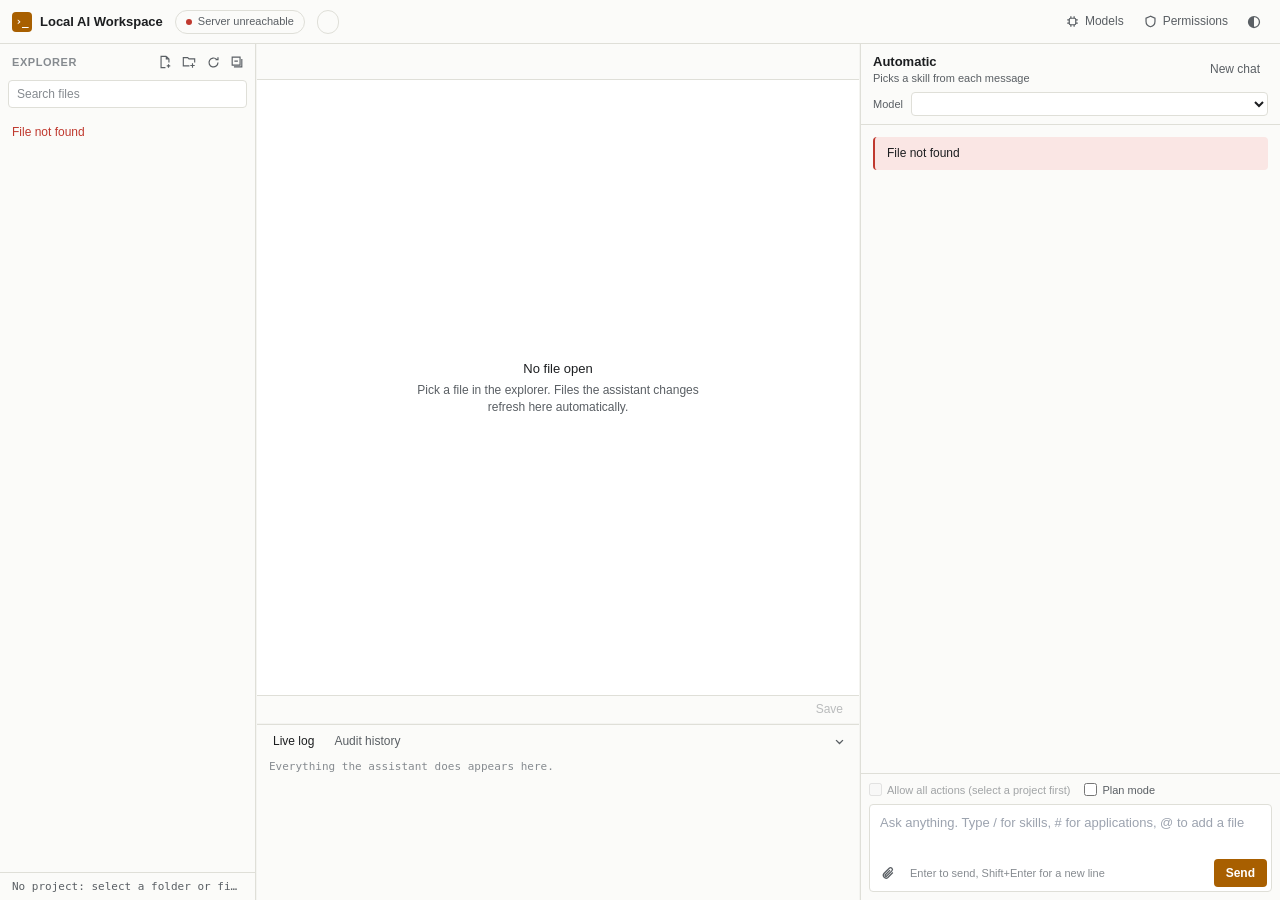
==== index.html @ ec3ba281 "Complete refactor: FastAPI backend with desktop app architecture Major changes: - Rewrite FastAPI ap" ====
<!doctype html>
<html lang="en">
<head>
  <meta charset="utf-8">
  <meta name="viewport" content="width=device-width, initial-scale=1">
  <title>Local AI Workspace</title>
  <link rel="icon" href="data:,">
  <link rel="stylesheet" href="/static/css/app.css">
  <link rel="stylesheet" href="/static/css/explorer.css">
  <link rel="stylesheet" href="/static/css/models.css">
  <link rel="stylesheet" href="/static/css/chat.css">
</head>
<body class="flex h-full flex-col font-sans">
  <header class="flex h-11 shrink-0 items-center gap-3 border-b border-line bg-panel px-3">
    <div class="flex items-center gap-2 font-semibold">
      <span class="flex h-5 w-5 items-center justify-center rounded bg-accent font-mono text-2xs font-bold text-accent-ink" aria-hidden="true">›_</span>
      <span id="app-name" class="whitespace-nowrap">Local AI Workspace</span>
    </div>
    <span id="ollama-pill" class="pill" title="Ollama connection"><span class="spinner"></span> Checking Ollama</span>
    <span id="isolation-pill" class="pill hidden sm:inline-flex"></span>
    <div class="ml-auto flex items-center gap-1">
      <span id="warning-btn-slot"></span>
      <button id="open-models" class="text-btn" title="Models: Ollama, .gguf files, and API providers">
        <svg width="13" height="13" viewBox="0 0 16 16" fill="none" stroke="currentColor" stroke-width="1.5" aria-hidden="true"><rect x="4" y="4" width="8" height="8" rx="1.5"/><path d="M6 1.5V4M10 1.5V4M6 12v2.5M10 12v2.5M1.5 6H4M1.5 10H4M12 6h2.5M12 10h2.5"/></svg>
        <span class="hidden sm:inline">Models</span>
      </button>
      <button id="open-permissions" class="text-btn" title="Agents, skills, and permissions">
        <svg width="13" height="13" viewBox="0 0 16 16" fill="none" stroke="currentColor" stroke-width="1.5" aria-hidden="true"><path d="M8 1.5 2.5 4v4c0 3.3 2.3 5.6 5.5 6.5 3.2-.9 5.5-3.2 5.5-6.5V4L8 1.5Z"/></svg>
        <span class="hidden sm:inline">Permissions</span>
      </button>
      <button id="toggle-theme" class="icon-btn" aria-label="Switch color theme" title="Switch color theme">
        <svg width="14" height="14" viewBox="0 0 16 16" fill="currentColor" aria-hidden="true"><path d="M8 1a7 7 0 1 0 0 14A7 7 0 0 0 8 1Zm0 12.5v-11a5.5 5.5 0 0 1 0 11Z"/></svg>
      </button>
    </div>
  </header>

  <main id="panes" class="flex min-h-0 flex-1">
    <!-- Explorer -->
    <aside id="pane-files" class="pane flex w-64 shrink-0 flex-col border-r border-line bg-panel" aria-label="File explorer">
      <div class="flex h-9 shrink-0 items-center justify-between pl-3 pr-1.5">
        <span class="eyebrow">Explorer</span>
        <span class="flex items-center">
          <button id="new-file" class="icon-btn h-6 w-6" aria-label="New file" title="New File… (in the selected folder)">
            <svg width="14" height="14" viewBox="0 0 16 16" fill="none" stroke="currentColor" stroke-width="1.3" aria-hidden="true"><path d="M9.5 1.5h-6v13h5M9.5 1.5l3 3v4M9.5 1.5v3h3M12 10.5v4M10 12.5h4"/></svg>
          </button>
          <button id="new-folder" class="icon-btn h-6 w-6" aria-label="New folder" title="New Folder… (in the selected folder)">
            <svg width="14" height="14" viewBox="0 0 16 16" fill="none" stroke="currentColor" stroke-width="1.3" aria-hidden="true"><path d="M1.5 4.5v8h7M1.5 4.5V3h5l1.5 1.5h6.5v4M12 9.5v5M9.5 12h5"/></svg>
          </button>
          <button id="refresh-tree" class="icon-btn h-6 w-6" aria-label="Refresh explorer" title="Refresh Explorer">
            <svg width="13" height="13" viewBox="0 0 16 16" fill="none" stroke="currentColor" stroke-width="1.5" aria-hidden="true"><path d="M13.5 8a5.5 5.5 0 1 1-1.6-3.9M13.5 1.5v3h-3"/></svg>
          </button>
          <button id="collapse-tree" class="icon-btn h-6 w-6" aria-label="Collapse folders" title="Collapse Folders in Explorer">
            <svg width="14" height="14" viewBox="0 0 16 16" fill="none" stroke="currentColor" stroke-width="1.3" aria-hidden="true"><path d="M2.5 2.5h9v9h-9zM5 7h4M13.5 4.5v9h-9"/></svg>
          </button>
        </span>
      </div>
      <input id="data-input" type="file" multiple class="hidden">
      <div class="px-2 pb-2">
        <input id="file-search" type="search" placeholder="Search files" aria-label="Search files" class="field h-7 w-full px-2 text-xs">
      </div>
      <div id="tree" class="min-h-0 flex-1 overflow-auto pb-2" role="tree" tabindex="0" aria-label="Files" aria-multiselectable="true" data-drop-hint="Drop files here"></div>
      <div id="active-project" class="truncate border-t border-line px-3 py-1.5 font-mono text-2xs text-soft" title="The project the assistant works in: the top folder of what you selected or opened"></div>
    </aside>
    <div class="splitter" data-pane="pane-files" data-edge="right"></div>

    <!-- Editor -->
    <section id="pane-editor" class="pane flex min-w-0 flex-1 flex-col" aria-label="Code editor">
      <div id="tabs" class="flex h-9 shrink-0 items-stretch overflow-x-auto border-b border-line bg-panel" role="tablist"></div>
      <div id="editor-area" class="relative min-h-0 flex-1 bg-raised">
        <div id="editor-host" class="absolute inset-0 hidden"></div>
        <div id="diff-host" class="absolute inset-0 hidden"></div>
        <div id="preview-host" class="absolute inset-0 z-10 hidden flex-col bg-raised">
          <div class="flex h-8 shrink-0 items-center gap-2 border-b border-line bg-panel px-2 text-2xs text-soft">
            <span class="eyebrow">Dashboard</span>
            <span id="preview-path" class="min-w-0 truncate font-mono"></span>
            <a id="preview-external" class="text-btn ml-auto h-6" target="_blank" rel="noopener">Open in new tab</a>
            <button id="preview-close" class="text-btn h-6">Close</button>
          </div>
          <iframe id="preview-frame" title="Dashboard preview" sandbox="" class="min-h-0 w-full flex-1 border-0 bg-white"></iframe>
        </div>
        <textarea id="editor-fallback" class="absolute inset-0 hidden resize-none bg-raised p-3 font-mono text-xs text-ink focus:outline-none" spellcheck="false" aria-label="File contents"></textarea>
        <div id="editor-empty" class="absolute inset-0 flex items-center justify-center p-6 text-center">
          <div class="max-w-xs">
            <p class="font-medium">No file open</p>
            <p class="mt-1 text-xs text-soft">Pick a file in the explorer. Files the assistant changes refresh here automatically.</p>
          </div>
        </div>
      </div>
      <div class="flex h-7 shrink-0 items-center gap-2 border-t border-line bg-panel px-2 text-2xs text-soft">
        <span id="editor-path" class="min-w-0 truncate font-mono"></span>
        <span id="editor-state" class="whitespace-nowrap"></span>
        <div class="ml-auto flex items-center gap-1">
          <button id="preview-open" class="text-btn hidden h-5" title="Preview this HTML file as a dashboard">Preview</button>
          <button id="diff-close" class="text-btn hidden h-5">Close diff</button>
          <button id="save-file" class="text-btn h-5" disabled title="Save (⌘S)">Save</button>
        </div>
      </div>
      <div class="splitter-h" id="activity-splitter"></div>
      <div id="activity" class="flex h-44 shrink-0 flex-col border-t border-line bg-panel" aria-label="Activity">
        <div class="flex h-8 shrink-0 items-center gap-1 px-2">
          <button id="activity-live" class="text-btn h-6 text-ink" aria-pressed="true">Live log</button>
          <button id="activity-history" class="text-btn h-6" aria-pressed="false">Audit history</button>
          <button id="activity-collapse" class="icon-btn ml-auto h-6 w-6" aria-label="Hide or show activity panel" title="Hide or show activity panel">
            <svg width="11" height="11" viewBox="0 0 16 16" fill="none" stroke="currentColor" stroke-width="2" aria-hidden="true"><path d="m3 6 5 5 5-5"/></svg>
          </button>
        </div>
        <div id="activity-body" class="min-h-0 flex-1 overflow-auto px-3 pb-2 font-mono text-2xs leading-5"></div>
      </div>
    </section>
    <div class="splitter" data-pane="pane-chat" data-edge="left"></div>

    <!-- Chat -->
    <section id="pane-chat" class="pane pane-active flex w-[420px] shrink-0 flex-col border-l border-line bg-panel" aria-label="AI chat">
      <div class="shrink-0 border-b border-line px-3 py-2">
        <div class="flex items-center gap-2">
          <div class="min-w-0 flex-1">
            <div class="flex items-center gap-1.5">
              <span id="chat-skill" class="truncate text-sm font-semibold">Automatic</span>
              <span id="chat-command" class="truncate rounded bg-accent-wash px-1.5 font-mono text-2xs text-accent"></span>
              <button id="clear-skill" class="hidden text-2xs text-soft underline hover:text-ink">clear</button>
            </div>
            <div id="chat-agent" class="truncate text-2xs text-soft">Picks a skill from each message</div>
          </div>
          <button id="new-chat" class="text-btn" title="Start a new conversation">New chat</button>
        </div>
        <label class="mt-1.5 flex items-center gap-2 text-2xs text-soft">
          <span>Model</span>
          <select id="model-select" class="field h-6 min-w-0 flex-1 px-1 font-mono text-2xs"></select>
        </label>
      </div>
      <div id="messages" class="min-h-0 flex-1 space-y-3 overflow-y-auto p-3" aria-live="polite"></div>
      <div class="relative shrink-0 border-t border-line p-2">
        <div id="palette" class="absolute bottom-full left-2 right-2 mb-1 hidden max-h-64 overflow-y-auto rounded border border-line bg-raised py-1 shadow-lg" role="listbox"></div>
        <div class="chat-modes">
          <label id="auto-approve-wrap" class="chat-mode" title="Actions whose files are all inside this project run without asking: edits, new files, renames, moves to Trash, data outputs, and commands (sandboxed to this folder). Anything outside it still asks. Disabled applications stay disabled.">
            <input id="auto-approve" type="checkbox"><span id="auto-approve-label">Allow all actions in project</span>
          </label>
          <label id="plan-mode-wrap" class="chat-mode plan" title="The assistant only looks (reads files and data) and replies with a plan. Nothing is changed. Turn it off to carry the plan out.">
            <input id="plan-mode" type="checkbox"><span>Plan mode</span>
          </label>
        </div>
        <div id="composer-chips" class="mb-1.5 flex flex-wrap gap-1 empty:hidden"></div>
        <div class="field flex flex-col focus-within:border-accent">
          <textarea id="chat-input" rows="2" class="max-h-48 w-full resize-none bg-transparent px-2.5 py-2 text-sm focus:outline-none" placeholder="Ask anything. Type / for skills, # for applications, @ to add a file" aria-label="Message"></textarea>
          <div class="flex items-center gap-1 px-1 pb-1">
            <button id="attach" class="icon-btn" aria-label="Attach files" title="Attach files">
              <svg width="14" height="14" viewBox="0 0 16 16" fill="none" stroke="currentColor" stroke-width="1.5" aria-hidden="true"><path d="m13.5 7.5-5.6 5.6a3.2 3.2 0 0 1-4.5-4.5l6-6a2.1 2.1 0 0 1 3 3l-5.9 5.9a1 1 0 0 1-1.5-1.5l5.3-5.3"/></svg>
            </button>
            <input id="file-input" type="file" multiple class="hidden">
            <span class="ml-1 hidden text-2xs text-faint sm:inline">Enter to send, Shift+Enter for a new line</span>
            <button id="stop" class="ml-auto hidden h-7 items-center rounded border border-bad px-3 text-xs font-medium text-bad hover:bg-bad-wash">Stop</button>
            <button id="send" class="ml-auto h-7 rounded bg-accent px-3 text-xs font-semibold text-accent-ink hover:opacity-90 disabled:opacity-40">Send</button>
          </div>
        </div>
      </div>
    </section>
  </main>

  <nav class="mobile-only flex h-11 shrink-0 border-t border-line bg-panel" aria-label="Panes">
    <button data-show="pane-files" class="flex-1 text-xs text-soft">Files</button>
    <button data-show="pane-editor" class="flex-1 text-xs text-soft">Editor</button>
    <button data-show="pane-chat" class="flex-1 text-xs font-semibold text-ink">Chat</button>
  </nav>

  <dialog id="permissions-dialog" class="m-auto w-[min(760px,calc(100vw-32px))] rounded-lg border border-line bg-panel p-0 text-ink backdrop:bg-black/50">
    <div class="flex items-center justify-between border-b border-line px-4 py-3">
      <h2 class="font-semibold">Permissions and skills</h2>
      <button id="close-permissions" class="icon-btn" aria-label="Close">✕</button>
    </div>
    <div id="permissions-body" class="max-h-[70vh] space-y-5 overflow-y-auto p-4"></div>
  </dialog>

  <dialog id="models-dialog" class="m-auto w-[min(760px,calc(100vw-32px))] rounded-lg border border-line bg-panel p-0 text-ink backdrop:bg-black/50" aria-labelledby="models-title">
    <div class="flex items-center justify-between border-b border-line px-4 py-3">
      <h2 id="models-title" class="font-semibold">Models</h2>
      <button id="close-models" class="icon-btn" aria-label="Close">✕</button>
    </div>
    <div id="models-body" class="max-h-[75vh] overflow-y-auto p-4"></div>
  </dialog>

  <script src="/static/vendor/monaco/vs/loader.js"></script>
  <script type="module" src="/static/js/main.js"></script>
</body>
</html>
---- static/css/app.css ----
*,:after,:before{--tw-border-spacing-x:0;--tw-border-spacing-y:0;--tw-translate-x:0;--tw-translate-y:0;--tw-rotate:0;--tw-skew-x:0;--tw-skew-y:0;--tw-scale-x:1;--tw-scale-y:1;--tw-pan-x: ;--tw-pan-y: ;--tw-pinch-zoom: ;--tw-scroll-snap-strictness:proximity;--tw-gradient-from-position: ;--tw-gradient-via-position: ;--tw-gradient-to-position: ;--tw-ordinal: ;--tw-slashed-zero: ;--tw-numeric-figure: ;--tw-numeric-spacing: ;--tw-numeric-fraction: ;--tw-ring-inset: ;--tw-ring-offset-width:0px;--tw-ring-offset-color:#fff;--tw-ring-color:rgba(59,130,246,.5);--tw-ring-offset-shadow:0 0 #0000;--tw-ring-shadow:0 0 #0000;--tw-shadow:0 0 #0000;--tw-shadow-colored:0 0 #0000;--tw-blur: ;--tw-brightness: ;--tw-contrast: ;--tw-grayscale: ;--tw-hue-rotate: ;--tw-invert: ;--tw-saturate: ;--tw-sepia: ;--tw-drop-shadow: ;--tw-backdrop-blur: ;--tw-backdrop-brightness: ;--tw-backdrop-contrast: ;--tw-backdrop-grayscale: ;--tw-backdrop-hue-rotate: ;--tw-backdrop-invert: ;--tw-backdrop-opacity: ;--tw-backdrop-saturate: ;--tw-backdrop-sepia: ;--tw-contain-size: ;--tw-contain-layout: ;--tw-contain-paint: ;--tw-contain-style: }::backdrop{--tw-border-spacing-x:0;--tw-border-spacing-y:0;--tw-translate-x:0;--tw-translate-y:0;--tw-rotate:0;--tw-skew-x:0;--tw-skew-y:0;--tw-scale-x:1;--tw-scale-y:1;--tw-pan-x: ;--tw-pan-y: ;--tw-pinch-zoom: ;--tw-scroll-snap-strictness:proximity;--tw-gradient-from-position: ;--tw-gradient-via-position: ;--tw-gradient-to-position: ;--tw-ordinal: ;--tw-slashed-zero: ;--tw-numeric-figure: ;--tw-numeric-spacing: ;--tw-numeric-fraction: ;--tw-ring-inset: ;--tw-ring-offset-width:0px;--tw-ring-offset-color:#fff;--tw-ring-color:rgba(59,130,246,.5);--tw-ring-offset-shadow:0 0 #0000;--tw-ring-shadow:0 0 #0000;--tw-shadow:0 0 #0000;--tw-shadow-colored:0 0 #0000;--tw-blur: ;--tw-brightness: ;--tw-contrast: ;--tw-grayscale: ;--tw-hue-rotate: ;--tw-invert: ;--tw-saturate: ;--tw-sepia: ;--tw-drop-shadow: ;--tw-backdrop-blur: ;--tw-backdrop-brightness: ;--tw-backdrop-contrast: ;--tw-backdrop-grayscale: ;--tw-backdrop-hue-rotate: ;--tw-backdrop-invert: ;--tw-backdrop-opacity: ;--tw-backdrop-saturate: ;--tw-backdrop-sepia: ;--tw-contain-size: ;--tw-contain-layout: ;--tw-contain-paint: ;--tw-contain-style: }/*! tailwindcss v3.4.17 | MIT License | https://tailwindcss.com*/*,:after,:before{box-sizing:border-box;border:0 solid #e5e7eb}:after,:before{--tw-content:""}:host,html{line-height:1.5;-webkit-text-size-adjust:100%;-moz-tab-size:4;-o-tab-size:4;tab-size:4;font-family:-apple-system,BlinkMacSystemFont,Segoe UI,Inter,Roboto,sans-serif;font-feature-settings:normal;font-variation-settings:normal;-webkit-tap-highlight-color:transparent}body{margin:0;line-height:inherit}hr{height:0;color:inherit;border-top-width:1px}abbr:where([title]){-webkit-text-decoration:underline dotted;text-decoration:underline dotted}h1,h2,h3,h4,h5,h6{font-size:inherit;font-weight:inherit}a{color:inherit;text-decoration:inherit}b,strong{font-weight:bolder}code,kbd,pre,samp{font-family:SF Mono,ui-monospace,Menlo,Consolas,monospace;font-feature-settings:normal;font-variation-settings:normal;font-size:1em}small{font-size:80%}sub,sup{font-size:75%;line-height:0;position:relative;vertical-align:baseline}sub{bottom:-.25em}sup{top:-.5em}table{text-indent:0;border-color:inherit;border-collapse:collapse}button,input,optgroup,select,textarea{font-family:inherit;font-feature-settings:inherit;font-variation-settings:inherit;font-size:100%;font-weight:inherit;line-height:inherit;letter-spacing:inherit;color:inherit;margin:0;padding:0}button,select{text-transform:none}button,input:where([type=button]),input:where([type=reset]),input:where([type=submit]){-webkit-appearance:button;background-color:transparent;background-image:none}:-moz-focusring{outline:auto}:-moz-ui-invalid{box-shadow:none}progress{vertical-align:baseline}::-webkit-inner-spin-button,::-webkit-outer-spin-button{height:auto}[type=search]{-webkit-appearance:textfield;outline-offset:-2px}::-webkit-search-decoration{-webkit-appearance:none}::-webkit-file-upload-button{-webkit-appearance:button;font:inherit}summary{display:list-item}blockquote,dd,dl,figure,h1,h2,h3,h4,h5,h6,hr,p,pre{margin:0}fieldset{margin:0}fieldset,legend{padding:0}menu,ol,ul{list-style:none;margin:0;padding:0}dialog{padding:0}textarea{resize:vertical}input::-moz-placeholder,textarea::-moz-placeholder{opacity:1;color:#9ca3af}input::placeholder,textarea::placeholder{opacity:1;color:#9ca3af}[role=button],button{cursor:pointer}:disabled{cursor:default}audio,canvas,embed,iframe,img,object,svg,video{display:block;vertical-align:middle}img,video{max-width:100%;height:auto}[hidden]:where(:not([hidden=until-found])){display:none}.container{width:100%}@media (min-width:640px){.container{max-width:640px}}@media (min-width:768px){.container{max-width:768px}}@media (min-width:1024px){.container{max-width:1024px}}@media (min-width:1280px){.container{max-width:1280px}}@media (min-width:1536px){.container{max-width:1536px}}.icon-btn{display:inline-flex;height:1.75rem;width:1.75rem;flex-shrink:0;align-items:center;justify-content:center;border-radius:.25rem;color:var(--soft)}.icon-btn:hover{background-color:var(--hover);color:var(--ink)}.icon-btn:disabled{opacity:.4}.text-btn{display:inline-flex;height:1.75rem;align-items:center;gap:.375rem;white-space:nowrap;border-radius:.25rem;padding-left:.5rem;padding-right:.5rem;font-size:12px;line-height:17px;color:var(--soft)}.text-btn:hover{background-color:var(--hover);color:var(--ink)}.text-btn:disabled{opacity:.4}.pill{display:inline-flex;height:1.5rem;align-items:center;gap:.375rem;border-radius:9999px;border-width:1px;border-color:var(--line);padding-left:.625rem;padding-right:.625rem;font-size:11px;line-height:15px;color:var(--soft)}.eyebrow{font-size:11px;line-height:15px;font-weight:600;text-transform:uppercase;letter-spacing:.05em;color:var(--faint)}.field{border-radius:.25rem;border-width:1px;border-color:var(--line);background-color:var(--raised);color:var(--ink)}.field::-moz-placeholder{color:var(--faint)}.field::placeholder{color:var(--faint)}.field:focus{border-color:var(--accent);outline:2px solid transparent;outline-offset:2px}.tab-active{background-color:var(--raised);color:var(--ink);box-shadow:inset 0 2px 0 var(--accent)}.visible{visibility:visible}.absolute{position:absolute}.relative{position:relative}.inset-0{inset:0}.bottom-full{bottom:100%}.left-2{left:.5rem}.right-2{right:.5rem}.m-auto{margin:auto}.mx-2{margin-left:.5rem;margin-right:.5rem}.mb-0\.5{margin-bottom:.125rem}.mb-1{margin-bottom:.25rem}.mb-1\.5{margin-bottom:.375rem}.mb-2{margin-bottom:.5rem}.ml-1{margin-left:.25rem}.ml-auto{margin-left:auto}.mt-1{margin-top:.25rem}.mt-1\.5{margin-top:.375rem}.mt-2{margin-top:.5rem}.mt-4{margin-top:1rem}.block{display:block}.inline{display:inline}.flex{display:flex}.inline-flex{display:inline-flex}.contents{display:contents}.\!hidden{display:none!important}.hidden{display:none}.h-1\.5{height:.375rem}.h-11{height:2.75rem}.h-4{height:1rem}.h-44{height:11rem}.h-5{height:1.25rem}.h-6{height:1.5rem}.h-7{height:1.75rem}.h-8{height:2rem}.h-9{height:2.25rem}.h-full{height:100%}.max-h-48{max-height:12rem}.max-h-56{max-height:14rem}.max-h-64{max-height:16rem}.max-h-\[70vh\]{max-height:70vh}.min-h-0{min-height:0}.w-1\.5{width:.375rem}.w-14{width:3.5rem}.w-24{width:6rem}.w-3{width:.75rem}.w-4{width:1rem}.w-5{width:1.25rem}.w-6{width:1.5rem}.w-64{width:16rem}.w-\[420px\]{width:420px}.w-\[min\(760px\2c calc\(100vw-32px\)\)\]{width:min(760px,calc(100vw - 32px))}.w-full{width:100%}.min-w-0{min-width:0}.max-w-\[88\%\]{max-width:88%}.max-w-full{max-width:100%}.max-w-xs{max-width:20rem}.flex-1{flex:1 1 0%}.shrink-0{flex-shrink:0}.cursor-pointer{cursor:pointer}.resize-none{resize:none}.flex-col{flex-direction:column}.flex-wrap{flex-wrap:wrap}.items-center{align-items:center}.items-baseline{align-items:baseline}.items-stretch{align-items:stretch}.justify-end{justify-content:flex-end}.justify-center{justify-content:center}.justify-between{justify-content:space-between}.gap-1{gap:.25rem}.gap-1\.5{gap:.375rem}.gap-2{gap:.5rem}.gap-3{gap:.75rem}.gap-x-2{-moz-column-gap:.5rem;column-gap:.5rem}.gap-x-3{-moz-column-gap:.75rem;column-gap:.75rem}.gap-y-1{row-gap:.25rem}.space-y-1>:not([hidden])~:not([hidden]){--tw-space-y-reverse:0;margin-top:calc(.25rem*(1 - var(--tw-space-y-reverse)));margin-bottom:calc(.25rem*var(--tw-space-y-reverse))}.space-y-1\.5>:not([hidden])~:not([hidden]){--tw-space-y-reverse:0;margin-top:calc(.375rem*(1 - var(--tw-space-y-reverse)));margin-bottom:calc(.375rem*var(--tw-space-y-reverse))}.space-y-2>:not([hidden])~:not([hidden]){--tw-space-y-reverse:0;margin-top:calc(.5rem*(1 - var(--tw-space-y-reverse)));margin-bottom:calc(.5rem*var(--tw-space-y-reverse))}.space-y-3>:not([hidden])~:not([hidden]){--tw-space-y-reverse:0;margin-top:calc(.75rem*(1 - var(--tw-space-y-reverse)));margin-bottom:calc(.75rem*var(--tw-space-y-reverse))}.space-y-5>:not([hidden])~:not([hidden]){--tw-space-y-reverse:0;margin-top:calc(1.25rem*(1 - var(--tw-space-y-reverse)));margin-bottom:calc(1.25rem*var(--tw-space-y-reverse))}.divide-y>:not([hidden])~:not([hidden]){--tw-divide-y-reverse:0;border-top-width:calc(1px*(1 - var(--tw-divide-y-reverse)));border-bottom-width:calc(1px*var(--tw-divide-y-reverse))}.divide-line>:not([hidden])~:not([hidden]){border-color:var(--line)}.overflow-auto{overflow:auto}.overflow-hidden{overflow:hidden}.overflow-x-auto{overflow-x:auto}.overflow-y-auto{overflow-y:auto}.truncate{overflow:hidden;text-overflow:ellipsis}.truncate,.whitespace-nowrap{white-space:nowrap}.whitespace-pre-wrap{white-space:pre-wrap}.rounded{border-radius:.25rem}.rounded-full{border-radius:9999px}.rounded-lg{border-radius:.5rem}.border{border-width:1px}.border-b{border-bottom-width:1px}.border-l{border-left-width:1px}.border-l-2{border-left-width:2px}.border-r{border-right-width:1px}.border-t{border-top-width:1px}.border-accent{border-color:var(--accent)}.border-bad{border-color:var(--bad)}.border-good{border-color:var(--good)}.border-line{border-color:var(--line)}.border-warn{border-color:var(--warn)}.bg-accent{background-color:var(--accent)}.bg-accent-wash{background-color:var(--accent-wash)}.bg-bad{background-color:var(--bad)}.bg-bad-wash{background-color:var(--bad-wash)}.bg-canvas{background-color:var(--canvas)}.bg-good{background-color:var(--good)}.bg-hover{background-color:var(--hover)}.bg-panel{background-color:var(--panel)}.bg-raised{background-color:var(--raised)}.bg-transparent{background-color:transparent}.bg-warn{background-color:var(--warn)}.bg-warn-wash{background-color:var(--warn-wash)}.p-0{padding:0}.p-1\.5{padding:.375rem}.p-2{padding:.5rem}.p-3{padding:.75rem}.p-4{padding:1rem}.p-6{padding:1.5rem}.px-1{padding-left:.25rem;padding-right:.25rem}.px-1\.5{padding-left:.375rem;padding-right:.375rem}.px-2{padding-left:.5rem;padding-right:.5rem}.px-2\.5{padding-left:.625rem;padding-right:.625rem}.px-3{padding-left:.75rem;padding-right:.75rem}.px-4{padding-left:1rem;padding-right:1rem}.py-0\.5{padding-top:.125rem;padding-bottom:.125rem}.py-1{padding-top:.25rem;padding-bottom:.25rem}.py-1\.5{padding-top:.375rem;padding-bottom:.375rem}.py-2{padding-top:.5rem;padding-bottom:.5rem}.py-3{padding-top:.75rem;padding-bottom:.75rem}.pb-1{padding-bottom:.25rem}.pb-2{padding-bottom:.5rem}.pl-2{padding-left:.5rem}.pl-3{padding-left:.75rem}.pr-1{padding-right:.25rem}.pr-1\.5{padding-right:.375rem}.pr-2{padding-right:.5rem}.pt-6{padding-top:1.5rem}.text-left{text-align:left}.text-center{text-align:center}.font-mono{font-family:SF Mono,ui-monospace,Menlo,Consolas,monospace}.font-sans{font-family:-apple-system,BlinkMacSystemFont,Segoe UI,Inter,Roboto,sans-serif}.text-2xs{font-size:11px;line-height:15px}.text-\[9px\]{font-size:9px}.text-base{font-size:1rem;line-height:1.5rem}.text-sm{font-size:13px;line-height:19px}.text-xs{font-size:12px;line-height:17px}.font-bold{font-weight:700}.font-medium{font-weight:500}.font-semibold{font-weight:600}.leading-5{line-height:1.25rem}.text-accent{color:var(--accent)}.text-accent-ink{color:var(--accent-ink)}.text-bad{color:var(--bad)}.text-faint{color:var(--faint)}.text-good{color:var(--good)}.text-ink{color:var(--ink)}.text-soft{color:var(--soft)}.text-warn{color:var(--warn)}.text-white{--tw-text-opacity:1;color:rgb(255 255 255/var(--tw-text-opacity,1))}.underline{text-decoration-line:underline}.opacity-50{opacity:.5}.shadow-lg{--tw-shadow:0 10px 15px -3px rgba(0,0,0,.1),0 4px 6px -4px rgba(0,0,0,.1);--tw-shadow-colored:0 10px 15px -3px var(--tw-shadow-color),0 4px 6px -4px var(--tw-shadow-color);box-shadow:var(--tw-ring-offset-shadow,0 0 #0000),var(--tw-ring-shadow,0 0 #0000),var(--tw-shadow)}.blur{--tw-blur:blur(8px)}.blur,.filter{filter:var(--tw-blur) var(--tw-brightness) var(--tw-contrast) var(--tw-grayscale) var(--tw-hue-rotate) var(--tw-invert) var(--tw-saturate) var(--tw-sepia) var(--tw-drop-shadow)}.\[overflow-wrap\:anywhere\]{overflow-wrap:anywhere}:root{--canvas:#f4f4f1;--panel:#fbfbf9;--raised:#fff;--hover:#ecece7;--line:#dfdfd8;--ink:#1c1e20;--soft:#5a5f64;--faint:#868b90;--accent:#a85f00;--accent-ink:#fff;--accent-wash:#f8ecd9;--good:#1a7f51;--good-wash:#e0f2e9;--bad:#c0392f;--bad-wash:#fae6e4;--warn:#96650a;--warn-wash:#f8efd8;color-scheme:light}@media (prefers-color-scheme:dark){:root:not([data-theme=light]){--canvas:#0e1012;--panel:#14171a;--raised:#1b1f23;--hover:#22272c;--line:#2a2f35;--ink:#e7e9eb;--soft:#a1a8af;--faint:#6f777f;--accent:#e9a640;--accent-ink:#1a1204;--accent-wash:#2d2312;--good:#52c78f;--good-wash:#14291f;--bad:#ee7a72;--bad-wash:#301a18;--warn:#dcb050;--warn-wash:#2a2312;color-scheme:dark}}:root[data-theme=dark]{--canvas:#0e1012;--panel:#14171a;--raised:#1b1f23;--hover:#22272c;--line:#2a2f35;--ink:#e7e9eb;--soft:#a1a8af;--faint:#6f777f;--accent:#e9a640;--accent-ink:#1a1204;--accent-wash:#2d2312;--good:#52c78f;--good-wash:#14291f;--bad:#ee7a72;--bad-wash:#301a18;--warn:#dcb050;--warn-wash:#2a2312;color-scheme:dark}body,html{height:100%}body{background:var(--canvas);color:var(--ink);font-size:13px;overflow:hidden;-webkit-font-smoothing:antialiased}:focus-visible{outline:2px solid var(--accent);outline-offset:1px}*{scrollbar-width:thin;scrollbar-color:var(--line) transparent}.splitter{width:5px;margin:0 -2px;cursor:col-resize;z-index:5;flex:none}.splitter.dragging,.splitter:hover{background:var(--accent);opacity:.6}.splitter-h{height:5px;margin:-2px 0;cursor:row-resize;z-index:5;flex:none}.splitter-h.dragging,.splitter-h:hover{background:var(--accent);opacity:.6}.spinner{width:11px;height:11px;border-radius:50%;border:2px solid var(--line);border-top-color:var(--accent);animation:spin .8s linear infinite}@keyframes spin{to{transform:rotate(1turn)}}.caret:after{content:"▍";color:var(--accent);animation:blink 1s step-end infinite}@keyframes blink{50%{opacity:0}}@media (prefers-reduced-motion:reduce){.caret:after,.spinner{animation:none}}.prose-chat{line-height:1.55;overflow-wrap:anywhere}.prose-chat>*+*{margin-top:.6em}.prose-chat h1,.prose-chat h2,.prose-chat h3{font-weight:600;font-size:13.5px;margin-top:.9em}.prose-chat ul{list-style:disc;padding-left:1.3em}.prose-chat ol{list-style:decimal;padding-left:1.5em}.prose-chat code{font-family:SF Mono,ui-monospace,Menlo,Consolas,monospace;font-size:12px;background:var(--hover);padding:1px 4px;border-radius:3px}.prose-chat pre{background:var(--canvas);border:1px solid var(--line);border-radius:5px;padding:8px 10px;overflow-x:auto}.prose-chat pre code{background:none;padding:0}.prose-chat a{color:var(--accent);text-decoration:underline}.diff-add{background:var(--good-wash);color:var(--good)}.diff-del{background:var(--bad-wash);color:var(--bad)}.diff-hunk{color:var(--faint)}@media (max-width:899px){.pane{display:none!important;width:100%!important}.pane.pane-active{display:flex!important}.splitter{display:none}}@media (min-width:900px){.mobile-only{display:none!important}}.backdrop\:bg-black\/50::backdrop{background-color:rgba(0,0,0,.5)}.empty\:hidden:empty{display:none}.focus-within\:border-accent:focus-within{border-color:var(--accent)}.hover\:border-accent:hover{border-color:var(--accent)}.hover\:bg-bad-wash:hover{background-color:var(--bad-wash)}.hover\:bg-hover:hover{background-color:var(--hover)}.hover\:text-ink:hover{color:var(--ink)}.hover\:opacity-90:hover{opacity:.9}.focus\:outline-none:focus{outline:2px solid transparent;outline-offset:2px}.disabled\:opacity-40:disabled{opacity:.4}@media (min-width:640px){.sm\:inline{display:inline}.sm\:inline-flex{display:inline-flex}}
.z-10{z-index:10}.border-0{border-width:0}.bg-white{background-color:#fff}.gap-0\.5{gap:.125rem}.ask-btn{display:none;flex:none;height:16px;padding:0 6px;border-radius:3px;font-size:10px;font-weight:600;color:var(--accent);background:var(--accent-wash);border:1px solid var(--accent)}.group:hover .ask-btn,.group:focus-within .ask-btn{display:inline-block}
.drop-target{outline:2px dashed var(--accent);outline-offset:-2px;background:var(--accent-wash)}
---- static/css/explorer.css ----
/* File explorer, modelled on VS Code's: rows, indent guides, inline rename, context menu, drag and drop. */

#tree { outline: none; position: relative; }
#tree:focus-visible { outline: none; }

.ex-row {
  position: relative; display: flex; align-items: center; gap: 4px; height: 22px; padding-right: 8px;
  font-size: 12px; color: var(--ink); cursor: pointer; user-select: none; white-space: nowrap;
  border: 1px solid transparent;
}
.ex-row:hover { background: var(--hover); }
.ex-row.selected { background: var(--accent-wash); }
/* The keyboard cursor: VS Code draws a focus border on the focused row while the tree has focus. */
#tree:focus .ex-row.focused { border-color: var(--accent); }
.ex-row.cut { opacity: .5; }
.ex-row.drop-target, .ex-row.drop-inside { background: var(--accent-wash); outline: 1px dashed var(--accent); outline-offset: -1px; }
.ex-row .ex-name { min-width: 0; flex: 1; overflow: hidden; text-overflow: ellipsis; }
.ex-row .ex-twisty { width: 16px; height: 16px; flex: none; display: inline-flex; align-items: center; justify-content: center; color: var(--soft); }
.ex-row .ex-guide { position: absolute; top: 0; bottom: 0; width: 1px; background: var(--line); opacity: 0; transition: opacity .1s; }
#pane-files:hover .ex-guide, #tree:focus-within .ex-guide { opacity: 1; }
.ex-row .ex-actions { display: none; gap: 2px; flex: none; }
.ex-row:hover .ex-actions, .ex-row.focused .ex-actions { display: inline-flex; }

/* Inline name box for new files, new folders and rename. */
.ex-input {
  min-width: 0; flex: 1; height: 18px; padding: 0 4px; font: inherit; color: var(--ink);
  background: var(--raised); border: 1px solid var(--accent); border-radius: 2px; outline: none;
}
.ex-input.invalid { border-color: var(--bad); }
.ex-error {
  position: absolute; left: var(--ex-indent, 24px); right: 8px; top: 21px; z-index: 5; padding: 3px 6px; font-size: 11px;
  color: var(--ink); background: var(--bad-wash); border: 1px solid var(--bad); border-radius: 2px; white-space: normal;
}

/* Right-click menu. */
.ex-menu {
  position: fixed; z-index: 60; min-width: 220px; padding: 4px; font-size: 12px; color: var(--ink);
  background: var(--raised); border: 1px solid var(--line); border-radius: 6px; box-shadow: 0 8px 24px rgba(0, 0, 0, .22);
}
.ex-menu button {
  display: flex; width: 100%; align-items: center; justify-content: space-between; gap: 24px; height: 24px; padding: 0 10px;
  border: 0; border-radius: 4px; background: none; color: inherit; font: inherit; text-align: left; cursor: pointer;
}
.ex-menu button:hover, .ex-menu button:focus { background: var(--accent); color: var(--accent-ink); outline: none; }
.ex-menu button:disabled { opacity: .45; cursor: default; background: none; color: inherit; }
.ex-menu .ex-key { color: var(--faint); font-size: 11px; }
.ex-menu button:hover .ex-key, .ex-menu button:focus .ex-key { color: inherit; opacity: .8; }
.ex-menu hr { height: 1px; margin: 4px 6px; border: 0; background: var(--line); }

/* Confirmation dialog for delete. */
.ex-dialog {
  width: min(420px, calc(100vw - 32px)); padding: 18px 18px 14px; color: var(--ink); background: var(--panel);
  border: 1px solid var(--line); border-radius: 8px;
}
.ex-dialog::backdrop { background: rgba(0, 0, 0, .45); }
.ex-dialog h2 { margin: 0 0 6px; font-size: 14px; font-weight: 600; }
.ex-dialog p { margin: 0 0 14px; font-size: 12px; color: var(--soft); word-break: break-word; }
.ex-dialog .ex-buttons { display: flex; justify-content: flex-end; gap: 8px; }
.ex-dialog button { height: 28px; padding: 0 12px; font: inherit; font-size: 12px; border-radius: 4px; cursor: pointer; border: 1px solid var(--line); background: var(--raised); color: var(--ink); }
.ex-dialog button.primary { background: var(--accent); border-color: var(--accent); color: var(--accent-ink); }
.ex-dialog button.danger { background: var(--bad); border-color: var(--bad); color: #fff; }
---- static/css/models.css ----
/* Models dialog: Ollama status, .gguf files, API providers. */
.md-section { margin-bottom: 20px; }
.md-section h3 { margin: 0 0 4px; font-size: 13px; font-weight: 600; }
.md-hint { margin: 0 0 8px; font-size: 12px; color: var(--soft); }
.md-hint code, .md-row code { font-size: 11px; }
.md-status { display: flex; flex-wrap: wrap; gap: 8px; margin-bottom: 18px; }
.md-chip { display: inline-flex; align-items: center; gap: 6px; height: 24px; padding: 0 10px; font-size: 11px;
  border: 1px solid var(--line); border-radius: 999px; color: var(--soft); }
.md-dot { width: 6px; height: 6px; border-radius: 50%; background: var(--faint); }
.md-dot.good { background: var(--good); } .md-dot.bad { background: var(--bad); } .md-dot.warn { background: var(--warn); }
.md-list { border: 1px solid var(--line); border-radius: 6px; background: var(--raised); }
.md-row { display: flex; align-items: center; gap: 10px; padding: 8px 10px; font-size: 12px; border-top: 1px solid var(--line); }
.md-row:first-child { border-top: 0; }
.md-row .md-main { min-width: 0; flex: 1; }
.md-row .md-title { font-weight: 600; }
.md-row .md-sub { overflow: hidden; text-overflow: ellipsis; white-space: nowrap; color: var(--soft); font-size: 11px; }
.md-empty { padding: 10px; font-size: 12px; color: var(--soft); }
.md-badge { display: inline-block; margin-left: 6px; padding: 0 6px; font-size: 10px; font-weight: 600; border-radius: 3px;
  border: 1px solid var(--line); color: var(--soft); vertical-align: 1px; }
.md-badge.remote { border-color: var(--warn); color: var(--warn); background: var(--warn-wash); }
.md-actions { display: flex; flex-wrap: wrap; gap: 6px; margin-top: 8px; }
.md-btn { height: 28px; padding: 0 12px; font: inherit; font-size: 12px; border-radius: 4px; cursor: pointer;
  border: 1px solid var(--line); background: var(--raised); color: var(--ink); }
.md-btn:hover { background: var(--hover); }
.md-btn.primary { background: var(--accent); border-color: var(--accent); color: var(--accent-ink); }
.md-btn.danger { color: var(--bad); }
.md-btn:disabled { opacity: .5; cursor: default; }
.md-form { display: grid; grid-template-columns: 130px 1fr; gap: 8px 10px; align-items: center; margin-top: 10px; padding: 12px;
  border: 1px solid var(--line); border-radius: 6px; background: var(--raised); font-size: 12px; }
.md-form label { color: var(--soft); }
.md-form .md-wide { grid-column: 1 / -1; }
.md-form input[type=text], .md-form input[type=password], .md-form input[type=url], .md-form select, .md-form textarea {
  width: 100%; min-width: 0; padding: 4px 8px; font: inherit; font-size: 12px; color: var(--ink); background: var(--panel);
  border: 1px solid var(--line); border-radius: 4px; }
.md-form textarea { min-height: 56px; font-family: ui-monospace, Menlo, monospace; resize: vertical; }
.md-form input:focus, .md-form select:focus, .md-form textarea:focus { outline: none; border-color: var(--accent); }
.md-warning { padding: 8px 10px; font-size: 12px; border: 1px solid var(--warn); border-radius: 4px; background: var(--warn-wash); }
.md-error { padding: 8px 10px; font-size: 12px; border: 1px solid var(--bad); border-radius: 4px; background: var(--bad-wash); white-space: pre-wrap; }
.md-picks { display: flex; flex-wrap: wrap; gap: 4px 12px; max-height: 140px; overflow-y: auto; padding: 6px 0; }
.md-picks label { display: inline-flex; gap: 4px; align-items: center; color: var(--ink); font-family: ui-monospace, Menlo, monospace; font-size: 11px; }
.md-addrow { display: flex; gap: 6px; margin-top: 8px; }
.md-addrow input { flex: 1; min-width: 0; height: 28px; padding: 0 8px; font: inherit; font-size: 12px; color: var(--ink);
  background: var(--raised); border: 1px solid var(--line); border-radius: 4px; }
@media (max-width: 560px) { .md-form { grid-template-columns: 1fr; } }
---- static/css/chat.css ----
/* Chat composer: permission modes and @ file mentions. */
.chat-modes { display: flex; flex-wrap: wrap; align-items: center; gap: 4px 14px; margin-bottom: 6px; font-size: 11px; color: var(--soft); }
.chat-mode { display: inline-flex; align-items: center; gap: 5px; min-width: 0; cursor: pointer; user-select: none; }
.chat-mode input { accent-color: var(--accent); margin: 0; }
.chat-mode span { overflow: hidden; text-overflow: ellipsis; white-space: nowrap; max-width: 260px; }
.chat-mode.on { color: var(--warn); font-weight: 600; }
.chat-mode.plan.on { color: var(--accent); }
.chat-mode.disabled { opacity: .55; cursor: default; }
.chat-auto { padding: 4px 10px; font-size: 11px; color: var(--warn); }
.chat-mention { color: var(--accent); }
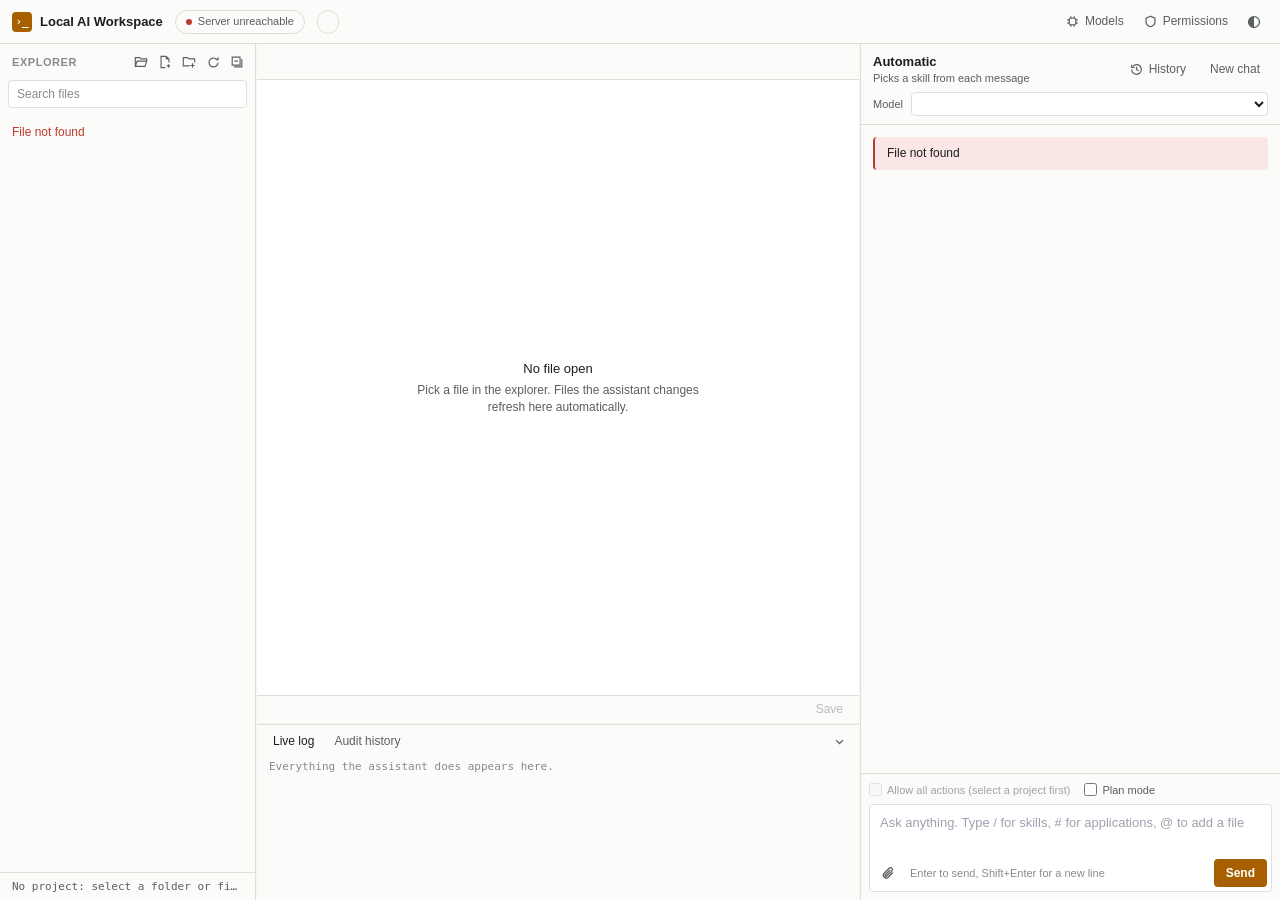
==== commit 4950df2a: "Add chat history, opened folders, and broad file format support - Chat history stored in SQLite (dat" ====
--- a/index.html
+++ b/index.html
@@ -9,6 +9,7 @@
   <link rel="stylesheet" href="/static/css/explorer.css">
   <link rel="stylesheet" href="/static/css/models.css">
   <link rel="stylesheet" href="/static/css/chat.css">
+  <link rel="stylesheet" href="/static/css/history.css">
 </head>
 <body class="flex h-full flex-col font-sans">
   <header class="flex h-11 shrink-0 items-center gap-3 border-b border-line bg-panel px-3">
@@ -40,6 +41,9 @@
       <div class="flex h-9 shrink-0 items-center justify-between pl-3 pr-1.5">
         <span class="eyebrow">Explorer</span>
         <span class="flex items-center">
+          <button id="open-folder" class="icon-btn h-6 w-6" aria-label="Open folder" title="Open Folder… (any folder on this computer; generated files can be saved there)">
+            <svg width="14" height="14" viewBox="0 0 16 16" fill="none" stroke="currentColor" stroke-width="1.3" aria-hidden="true"><path d="M1.5 13V3h5l1.5 1.5h6.5V7M1.5 13l2-6h11l-2 6z"/></svg>
+          </button>
           <button id="new-file" class="icon-btn h-6 w-6" aria-label="New file" title="New File… (in the selected folder)">
             <svg width="14" height="14" viewBox="0 0 16 16" fill="none" stroke="currentColor" stroke-width="1.3" aria-hidden="true"><path d="M9.5 1.5h-6v13h5M9.5 1.5l3 3v4M9.5 1.5v3h3M12 10.5v4M10 12.5h4"/></svg>
           </button>
@@ -121,7 +125,11 @@
             </div>
             <div id="chat-agent" class="truncate text-2xs text-soft">Picks a skill from each message</div>
           </div>
-          <button id="new-chat" class="text-btn" title="Start a new conversation">New chat</button>
+          <button id="open-history" class="text-btn" title="Past conversations: continue one, rename or delete it">
+            <svg width="13" height="13" viewBox="0 0 16 16" fill="none" stroke="currentColor" stroke-width="1.5" aria-hidden="true"><path d="M2 8a6 6 0 1 0 1.8-4.3M2 2v3.5h3.5M8 4.5V8l2.5 1.5"/></svg>
+            History
+          </button>
+          <button id="new-chat" class="text-btn" title="Start a new conversation (the current one stays in History)">New chat</button>
         </div>
         <label class="mt-1.5 flex items-center gap-2 text-2xs text-soft">
           <span>Model</span>
@@ -170,6 +178,18 @@
     <div id="permissions-body" class="max-h-[70vh] space-y-5 overflow-y-auto p-4"></div>
   </dialog>
 
+  <dialog id="history-dialog" class="hs-dialog" aria-labelledby="history-title">
+    <div class="hs-head">
+      <h2 id="history-title">Chat history</h2>
+      <button id="close-history" class="icon-btn" aria-label="Close">✕</button>
+    </div>
+    <div class="hs-search-row">
+      <input id="history-search" type="search" class="field hs-search" placeholder="Search conversations" aria-label="Search conversations">
+    </div>
+    <ul id="history-list" class="hs-list"></ul>
+    <p class="hs-foot">Saved on this computer in data/workspace.db. Click a conversation to continue it.</p>
+  </dialog>
+
   <dialog id="models-dialog" class="m-auto w-[min(760px,calc(100vw-32px))] rounded-lg border border-line bg-panel p-0 text-ink backdrop:bg-black/50" aria-labelledby="models-title">
     <div class="flex items-center justify-between border-b border-line px-4 py-3">
       <h2 id="models-title" class="font-semibold">Models</h2>
--- a/static/css/history.css
+++ b/static/css/history.css
@@ -0,0 +1,62 @@
+/* Chat history dialog, the "Where should files be saved?" chooser, and opened-folder badges. Uses the theme tokens. */
+
+.hs-dialog {
+  width: min(560px, calc(100vw - 32px)); max-height: min(640px, calc(100vh - 48px)); margin: auto; padding: 0;
+  display: none; flex-direction: column; color: var(--ink); background: var(--panel);
+  border: 1px solid var(--line); border-radius: 8px;
+}
+.hs-dialog[open] { display: flex; }
+.hs-dialog::backdrop { background: rgba(0, 0, 0, .5); }
+.hs-head { display: flex; align-items: center; justify-content: space-between; padding: 12px 16px; border-bottom: 1px solid var(--line); }
+.hs-head h2 { margin: 0; font-size: 14px; font-weight: 600; }
+.hs-search-row { padding: 10px 16px 6px; }
+.hs-search { width: 100%; height: 30px; padding: 0 8px; font-size: 12px; }
+.hs-list { flex: 1; min-height: 80px; margin: 0; padding: 4px 8px 8px; list-style: none; overflow-y: auto; }
+.hs-row { display: flex; align-items: center; gap: 2px; border-radius: 6px; }
+.hs-row:hover { background: var(--hover); }
+.hs-open {
+  flex: 1; min-width: 0; display: flex; flex-direction: column; gap: 2px; padding: 7px 8px; text-align: left;
+  font: inherit; color: var(--ink); background: none; border: 0; border-radius: 6px; cursor: pointer;
+}
+.hs-open.current { box-shadow: inset 2px 0 0 var(--accent); }
+.hs-title { overflow: hidden; white-space: nowrap; text-overflow: ellipsis; font-size: 13px; }
+.hs-meta { font-size: 11px; color: var(--faint); }
+.hs-act {
+  flex-shrink: 0; height: 26px; min-width: 26px; padding: 0 6px; font: inherit; font-size: 12px; color: var(--soft);
+  background: none; border: 0; border-radius: 4px; cursor: pointer; opacity: 0;
+}
+.hs-row:hover .hs-act, .hs-act:focus-visible, .hs-act.armed { opacity: 1; }
+.hs-act:hover { color: var(--ink); background: var(--raised); }
+.hs-act.armed { color: #fff; background: var(--bad); font-size: 11px; }
+.hs-edit { flex: 1; height: 30px; margin: 4px 0; padding: 0 8px; font-size: 13px; }
+.hs-empty { padding: 20px 8px; font-size: 12px; color: var(--soft); text-align: center; }
+.hs-foot { margin: 0; padding: 8px 16px 12px; font-size: 11px; color: var(--faint); border-top: 1px solid var(--line); }
+@media (hover: none) { .hs-act { opacity: 1; } }
+
+/* Folder chooser */
+.fd-dialog { width: min(480px, calc(100vw - 32px)); }
+.fd-list {
+  max-height: 240px; margin-bottom: 10px; padding: 4px; overflow-y: auto;
+  border: 1px solid var(--line); border-radius: 6px; background: var(--raised);
+}
+.ex-dialog .fd-option {
+  display: flex; align-items: center; gap: 8px; width: 100%; height: 30px; text-align: left;
+  border: 0; border-radius: 4px; background: none; color: var(--ink);
+}
+.ex-dialog .fd-option:hover, .ex-dialog .fd-option:focus-visible { background: var(--accent-wash); outline: none; }
+.fd-icon { width: 12px; color: var(--faint); font-size: 10px; text-align: center; }
+.fd-empty { padding: 12px; font-size: 12px; color: var(--soft); }
+.fd-row { display: flex; gap: 6px; margin-bottom: 12px; }
+.fd-input { flex: 1; min-width: 0; height: 28px; padding: 0 8px; font-size: 12px; }
+.ex-dialog > .fd-input { width: 100%; margin-bottom: 8px; }
+.fd-select { max-width: 40%; height: 28px; padding: 0 4px; font-size: 12px; }
+.fd-check { display: flex; align-items: center; gap: 6px; margin-bottom: 14px; font-size: 12px; color: var(--soft); }
+.fd-buttons { flex-wrap: wrap; }
+.fd-buttons > button:first-child { margin-right: auto; }
+
+/* Explorer: folders you opened */
+.ex-badge {
+  flex-shrink: 0; margin-left: 6px; padding: 0 5px; font-size: 10px; line-height: 15px; color: var(--accent);
+  border: 1px solid var(--accent); border-radius: 3px; opacity: .8;
+}
+.ex-row[data-root="config"] .ex-name { color: var(--accent); }
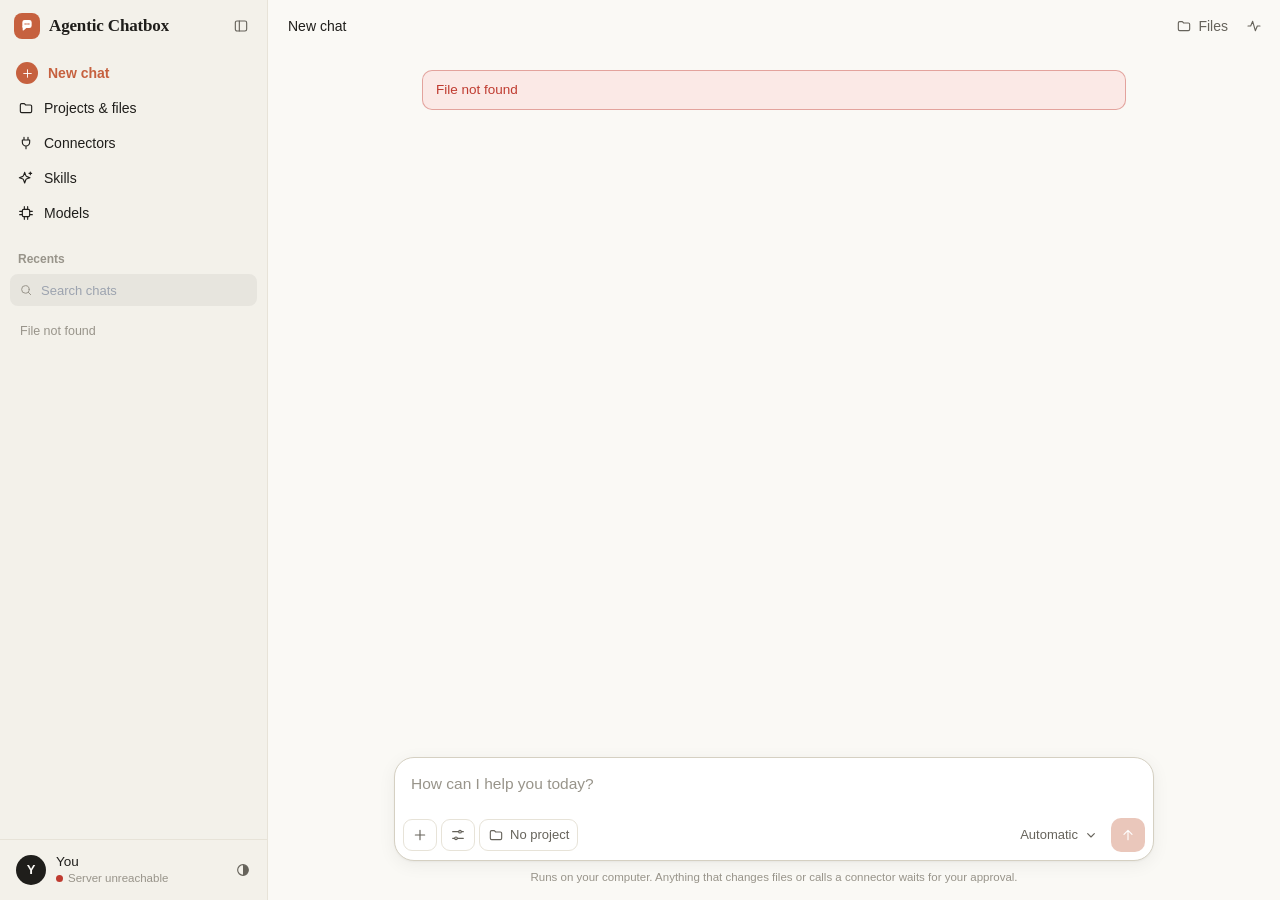
==== commit 902b6454: "Refactor to Claude Desktop-style app with skills, MCP, and multi-window desktop UI Major changes: - " ====
--- a/index.html
+++ b/index.html
@@ -3,202 +3,116 @@
 <head>
   <meta charset="utf-8">
   <meta name="viewport" content="width=device-width, initial-scale=1">
-  <title>Local AI Workspace</title>
+  <title>Agentic Chatbox</title>
   <link rel="icon" href="data:,">
   <link rel="stylesheet" href="/static/css/app.css">
-  <link rel="stylesheet" href="/static/css/explorer.css">
-  <link rel="stylesheet" href="/static/css/models.css">
-  <link rel="stylesheet" href="/static/css/chat.css">
-  <link rel="stylesheet" href="/static/css/history.css">
+  <link rel="stylesheet" href="/static/css/desktop.css">
 </head>
-<body class="flex h-full flex-col font-sans">
-  <header class="flex h-11 shrink-0 items-center gap-3 border-b border-line bg-panel px-3">
-    <div class="flex items-center gap-2 font-semibold">
-      <span class="flex h-5 w-5 items-center justify-center rounded bg-accent font-mono text-2xs font-bold text-accent-ink" aria-hidden="true">›_</span>
-      <span id="app-name" class="whitespace-nowrap">Local AI Workspace</span>
+<body>
+<div id="app" class="app">
+
+  <!-- Sidebar: new chat, navigation, recent conversations, you -->
+  <aside id="sidebar" class="sidebar" aria-label="Sidebar">
+    <div class="sb-top">
+      <div class="brand">
+        <span class="brand-mark" data-icon="logo" aria-hidden="true"></span>
+        <span id="app-name" class="brand-name">Agentic Chatbox</span>
+      </div>
+      <button id="collapse-sidebar" class="ghost" style="margin-left:auto" title="Close sidebar (⌘B)" aria-label="Close sidebar" data-icon="sidebar"></button>
     </div>
-    <span id="ollama-pill" class="pill" title="Ollama connection"><span class="spinner"></span> Checking Ollama</span>
-    <span id="isolation-pill" class="pill hidden sm:inline-flex"></span>
-    <div class="ml-auto flex items-center gap-1">
-      <span id="warning-btn-slot"></span>
-      <button id="open-models" class="text-btn" title="Models: Ollama, .gguf files, and API providers">
-        <svg width="13" height="13" viewBox="0 0 16 16" fill="none" stroke="currentColor" stroke-width="1.5" aria-hidden="true"><rect x="4" y="4" width="8" height="8" rx="1.5"/><path d="M6 1.5V4M10 1.5V4M6 12v2.5M10 12v2.5M1.5 6H4M1.5 10H4M12 6h2.5M12 10h2.5"/></svg>
-        <span class="hidden sm:inline">Models</span>
+    <nav class="sb-nav" aria-label="Main">
+      <button id="new-chat" class="sb-item sb-new" title="New chat (⌘K)"><span class="plus" data-icon="plus"></span>New chat</button>
+      <button id="nav-files" class="sb-item" title="Opens in its own window"><span data-icon="folder"></span>Projects &amp; files</button>
+      <button id="nav-connectors" class="sb-item"><span data-icon="plug"></span>Connectors<span id="nav-connectors-count" class="count"></span></button>
+      <button id="nav-skills" class="sb-item"><span data-icon="sparkles"></span>Skills<span id="nav-skills-count" class="count"></span></button>
+      <button id="nav-models" class="sb-item"><span data-icon="cpu"></span>Models<span id="nav-models-count" class="count"></span></button>
+    </nav>
+    <div class="sb-section"><span>Recents</span></div>
+    <div class="sb-search">
+      <span data-icon="search"></span>
+      <input id="chat-search" type="search" placeholder="Search chats" aria-label="Search chats">
+    </div>
+    <ul id="chat-list" class="chat-list" aria-label="Conversations"></ul>
+    <div class="sb-bottom">
+      <button id="open-settings" class="me" title="Settings">
+        <span id="me-avatar" class="avatar">Y</span>
+        <span class="me-text">
+          <span id="me-name" class="me-name">You</span>
+          <span class="me-status"><span id="status-dot" class="dot"></span><span id="status-text">Connecting…</span></span>
+        </span>
       </button>
-      <button id="open-permissions" class="text-btn" title="Agents, skills, and permissions">
-        <svg width="13" height="13" viewBox="0 0 16 16" fill="none" stroke="currentColor" stroke-width="1.5" aria-hidden="true"><path d="M8 1.5 2.5 4v4c0 3.3 2.3 5.6 5.5 6.5 3.2-.9 5.5-3.2 5.5-6.5V4L8 1.5Z"/></svg>
-        <span class="hidden sm:inline">Permissions</span>
-      </button>
-      <button id="toggle-theme" class="icon-btn" aria-label="Switch color theme" title="Switch color theme">
-        <svg width="14" height="14" viewBox="0 0 16 16" fill="currentColor" aria-hidden="true"><path d="M8 1a7 7 0 1 0 0 14A7 7 0 0 0 8 1Zm0 12.5v-11a5.5 5.5 0 0 1 0 11Z"/></svg>
-      </button>
+      <button id="toggle-theme" class="ghost" title="Switch light / dark" aria-label="Switch color theme" data-icon="theme"></button>
     </div>
-  </header>
+  </aside>
 
-  <main id="panes" class="flex min-h-0 flex-1">
-    <!-- Explorer -->
-    <aside id="pane-files" class="pane flex w-64 shrink-0 flex-col border-r border-line bg-panel" aria-label="File explorer">
-      <div class="flex h-9 shrink-0 items-center justify-between pl-3 pr-1.5">
-        <span class="eyebrow">Explorer</span>
-        <span class="flex items-center">
-          <button id="open-folder" class="icon-btn h-6 w-6" aria-label="Open folder" title="Open Folder… (any folder on this computer; generated files can be saved there)">
-            <svg width="14" height="14" viewBox="0 0 16 16" fill="none" stroke="currentColor" stroke-width="1.3" aria-hidden="true"><path d="M1.5 13V3h5l1.5 1.5h6.5V7M1.5 13l2-6h11l-2 6z"/></svg>
-          </button>
-          <button id="new-file" class="icon-btn h-6 w-6" aria-label="New file" title="New File… (in the selected folder)">
-            <svg width="14" height="14" viewBox="0 0 16 16" fill="none" stroke="currentColor" stroke-width="1.3" aria-hidden="true"><path d="M9.5 1.5h-6v13h5M9.5 1.5l3 3v4M9.5 1.5v3h3M12 10.5v4M10 12.5h4"/></svg>
-          </button>
-          <button id="new-folder" class="icon-btn h-6 w-6" aria-label="New folder" title="New Folder… (in the selected folder)">
-            <svg width="14" height="14" viewBox="0 0 16 16" fill="none" stroke="currentColor" stroke-width="1.3" aria-hidden="true"><path d="M1.5 4.5v8h7M1.5 4.5V3h5l1.5 1.5h6.5v4M12 9.5v5M9.5 12h5"/></svg>
-          </button>
-          <button id="refresh-tree" class="icon-btn h-6 w-6" aria-label="Refresh explorer" title="Refresh Explorer">
-            <svg width="13" height="13" viewBox="0 0 16 16" fill="none" stroke="currentColor" stroke-width="1.5" aria-hidden="true"><path d="M13.5 8a5.5 5.5 0 1 1-1.6-3.9M13.5 1.5v3h-3"/></svg>
-          </button>
-          <button id="collapse-tree" class="icon-btn h-6 w-6" aria-label="Collapse folders" title="Collapse Folders in Explorer">
-            <svg width="14" height="14" viewBox="0 0 16 16" fill="none" stroke="currentColor" stroke-width="1.3" aria-hidden="true"><path d="M2.5 2.5h9v9h-9zM5 7h4M13.5 4.5v9h-9"/></svg>
-          </button>
-        </span>
+  <!-- Main area -->
+  <main class="main">
+    <header class="topbar">
+      <button id="show-sidebar" class="ghost hidden" title="Open sidebar (⌘B)" aria-label="Open sidebar" data-icon="sidebar"></button>
+      <button id="chat-title" class="chat-title" title="Rename this chat">New chat</button>
+      <span id="skill-badge" class="skill-badge hidden" title="Active agent skill">
+        <span id="chat-skill"></span>
+        <button id="clear-skill" title="Back to automatic" aria-label="Clear skill" data-icon="x"></button>
+      </span>
+      <div class="topbar-right">
+        <button id="toggle-files" class="ghost" title="Open the Files window: explorer and editor (⌘E)"><span data-icon="folder"></span><span>Files</span></button>
+        <button id="open-activity" class="ghost" title="Activity log" aria-label="Activity" data-icon="activity"></button>
       </div>
-      <input id="data-input" type="file" multiple class="hidden">
-      <div class="px-2 pb-2">
-        <input id="file-search" type="search" placeholder="Search files" aria-label="Search files" class="field h-7 w-full px-2 text-xs">
-      </div>
-      <div id="tree" class="min-h-0 flex-1 overflow-auto pb-2" role="tree" tabindex="0" aria-label="Files" aria-multiselectable="true" data-drop-hint="Drop files here"></div>
-      <div id="active-project" class="truncate border-t border-line px-3 py-1.5 font-mono text-2xs text-soft" title="The project the assistant works in: the top folder of what you selected or opened"></div>
-    </aside>
-    <div class="splitter" data-pane="pane-files" data-edge="right"></div>
+    </header>
 
-    <!-- Editor -->
-    <section id="pane-editor" class="pane flex min-w-0 flex-1 flex-col" aria-label="Code editor">
-      <div id="tabs" class="flex h-9 shrink-0 items-stretch overflow-x-auto border-b border-line bg-panel" role="tablist"></div>
-      <div id="editor-area" class="relative min-h-0 flex-1 bg-raised">
-        <div id="editor-host" class="absolute inset-0 hidden"></div>
-        <div id="diff-host" class="absolute inset-0 hidden"></div>
-        <div id="preview-host" class="absolute inset-0 z-10 hidden flex-col bg-raised">
-          <div class="flex h-8 shrink-0 items-center gap-2 border-b border-line bg-panel px-2 text-2xs text-soft">
-            <span class="eyebrow">Dashboard</span>
-            <span id="preview-path" class="min-w-0 truncate font-mono"></span>
-            <a id="preview-external" class="text-btn ml-auto h-6" target="_blank" rel="noopener">Open in new tab</a>
-            <button id="preview-close" class="text-btn h-6">Close</button>
+    <div class="content">
+      <section id="conversation" class="conversation empty" aria-label="Chat">
+        <div id="messages" class="messages" aria-live="polite"><div id="thread" class="thread"></div></div>
+        <div class="composer-wrap">
+          <div id="palette" class="hidden" role="listbox"></div>
+          <div id="composer" class="composer">
+            <div id="composer-chips" class="chips"></div>
+            <textarea id="chat-input" rows="1" placeholder="How can I help you today?" aria-label="Message"></textarea>
+            <div class="composer-bar">
+              <button id="plus-btn" class="cbtn" title="Add files, skills and more" aria-label="Add" data-icon="plus"></button>
+              <button id="tools-btn" class="cbtn" title="Tools: connectors, skills, plan mode"><span data-icon="sliders"></span><span id="tools-badge" class="badge hidden"></span></button>
+              <button id="project-btn" class="cbtn" title="The project the assistant works in and saves files to"><span data-icon="folder"></span><span id="project-label">No project</span></button>
+              <button id="plan-chip" class="cbtn on hidden" title="Plan mode is on: the assistant only investigates and proposes a plan"><span data-icon="list"></span>Plan</button>
+              <button id="auto-chip" class="cbtn on hidden" title="Actions inside the project run without asking"><span data-icon="bolt"></span><span id="auto-chip-text">Auto</span></button>
+              <span class="spacer"></span>
+              <button id="model-btn" class="model-btn" title="Choose a model"><span id="model-label">Automatic</span><span data-icon="chevron"></span></button>
+              <button id="send" class="send-btn" title="Send (Enter)" aria-label="Send" data-icon="arrow-up" disabled></button>
+              <button id="stop" class="send-btn stop hidden" title="Stop" aria-label="Stop" data-icon="stop"></button>
+            </div>
+            <input id="file-input" type="file" multiple class="hidden">
+            <input id="plan-mode" type="checkbox" class="hidden" tabindex="-1" aria-hidden="true">
+            <input id="auto-approve" type="checkbox" class="hidden" tabindex="-1" aria-hidden="true">
           </div>
-          <iframe id="preview-frame" title="Dashboard preview" sandbox="" class="min-h-0 w-full flex-1 border-0 bg-white"></iframe>
+          <p class="composer-foot">Runs on your computer. Anything that changes files or calls a connector waits for your approval.</p>
         </div>
-        <textarea id="editor-fallback" class="absolute inset-0 hidden resize-none bg-raised p-3 font-mono text-xs text-ink focus:outline-none" spellcheck="false" aria-label="File contents"></textarea>
-        <div id="editor-empty" class="absolute inset-0 flex items-center justify-center p-6 text-center">
-          <div class="max-w-xs">
-            <p class="font-medium">No file open</p>
-            <p class="mt-1 text-xs text-soft">Pick a file in the explorer. Files the assistant changes refresh here automatically.</p>
-          </div>
-        </div>
-      </div>
-      <div class="flex h-7 shrink-0 items-center gap-2 border-t border-line bg-panel px-2 text-2xs text-soft">
-        <span id="editor-path" class="min-w-0 truncate font-mono"></span>
-        <span id="editor-state" class="whitespace-nowrap"></span>
-        <div class="ml-auto flex items-center gap-1">
-          <button id="preview-open" class="text-btn hidden h-5" title="Preview this HTML file as a dashboard">Preview</button>
-          <button id="diff-close" class="text-btn hidden h-5">Close diff</button>
-          <button id="save-file" class="text-btn h-5" disabled title="Save (⌘S)">Save</button>
-        </div>
-      </div>
-      <div class="splitter-h" id="activity-splitter"></div>
-      <div id="activity" class="flex h-44 shrink-0 flex-col border-t border-line bg-panel" aria-label="Activity">
-        <div class="flex h-8 shrink-0 items-center gap-1 px-2">
-          <button id="activity-live" class="text-btn h-6 text-ink" aria-pressed="true">Live log</button>
-          <button id="activity-history" class="text-btn h-6" aria-pressed="false">Audit history</button>
-          <button id="activity-collapse" class="icon-btn ml-auto h-6 w-6" aria-label="Hide or show activity panel" title="Hide or show activity panel">
-            <svg width="11" height="11" viewBox="0 0 16 16" fill="none" stroke="currentColor" stroke-width="2" aria-hidden="true"><path d="m3 6 5 5 5-5"/></svg>
-          </button>
-        </div>
-        <div id="activity-body" class="min-h-0 flex-1 overflow-auto px-3 pb-2 font-mono text-2xs leading-5"></div>
-      </div>
-    </section>
-    <div class="splitter" data-pane="pane-chat" data-edge="left"></div>
+      </section>
 
-    <!-- Chat -->
-    <section id="pane-chat" class="pane pane-active flex w-[420px] shrink-0 flex-col border-l border-line bg-panel" aria-label="AI chat">
-      <div class="shrink-0 border-b border-line px-3 py-2">
-        <div class="flex items-center gap-2">
-          <div class="min-w-0 flex-1">
-            <div class="flex items-center gap-1.5">
-              <span id="chat-skill" class="truncate text-sm font-semibold">Automatic</span>
-              <span id="chat-command" class="truncate rounded bg-accent-wash px-1.5 font-mono text-2xs text-accent"></span>
-              <button id="clear-skill" class="hidden text-2xs text-soft underline hover:text-ink">clear</button>
-            </div>
-            <div id="chat-agent" class="truncate text-2xs text-soft">Picks a skill from each message</div>
-          </div>
-          <button id="open-history" class="text-btn" title="Past conversations: continue one, rename or delete it">
-            <svg width="13" height="13" viewBox="0 0 16 16" fill="none" stroke="currentColor" stroke-width="1.5" aria-hidden="true"><path d="M2 8a6 6 0 1 0 1.8-4.3M2 2v3.5h3.5M8 4.5V8l2.5 1.5"/></svg>
-            History
-          </button>
-          <button id="new-chat" class="text-btn" title="Start a new conversation (the current one stays in History)">New chat</button>
-        </div>
-        <label class="mt-1.5 flex items-center gap-2 text-2xs text-soft">
-          <span>Model</span>
-          <select id="model-select" class="field h-6 min-w-0 flex-1 px-1 font-mono text-2xs"></select>
-        </label>
-      </div>
-      <div id="messages" class="min-h-0 flex-1 space-y-3 overflow-y-auto p-3" aria-live="polite"></div>
-      <div class="relative shrink-0 border-t border-line p-2">
-        <div id="palette" class="absolute bottom-full left-2 right-2 mb-1 hidden max-h-64 overflow-y-auto rounded border border-line bg-raised py-1 shadow-lg" role="listbox"></div>
-        <div class="chat-modes">
-          <label id="auto-approve-wrap" class="chat-mode" title="Actions whose files are all inside this project run without asking: edits, new files, renames, moves to Trash, data outputs, and commands (sandboxed to this folder). Anything outside it still asks. Disabled applications stay disabled.">
-            <input id="auto-approve" type="checkbox"><span id="auto-approve-label">Allow all actions in project</span>
-          </label>
-          <label id="plan-mode-wrap" class="chat-mode plan" title="The assistant only looks (reads files and data) and replies with a plan. Nothing is changed. Turn it off to carry the plan out.">
-            <input id="plan-mode" type="checkbox"><span>Plan mode</span>
-          </label>
-        </div>
-        <div id="composer-chips" class="mb-1.5 flex flex-wrap gap-1 empty:hidden"></div>
-        <div class="field flex flex-col focus-within:border-accent">
-          <textarea id="chat-input" rows="2" class="max-h-48 w-full resize-none bg-transparent px-2.5 py-2 text-sm focus:outline-none" placeholder="Ask anything. Type / for skills, # for applications, @ to add a file" aria-label="Message"></textarea>
-          <div class="flex items-center gap-1 px-1 pb-1">
-            <button id="attach" class="icon-btn" aria-label="Attach files" title="Attach files">
-              <svg width="14" height="14" viewBox="0 0 16 16" fill="none" stroke="currentColor" stroke-width="1.5" aria-hidden="true"><path d="m13.5 7.5-5.6 5.6a3.2 3.2 0 0 1-4.5-4.5l6-6a2.1 2.1 0 0 1 3 3l-5.9 5.9a1 1 0 0 1-1.5-1.5l5.3-5.3"/></svg>
-            </button>
-            <input id="file-input" type="file" multiple class="hidden">
-            <span class="ml-1 hidden text-2xs text-faint sm:inline">Enter to send, Shift+Enter for a new line</span>
-            <button id="stop" class="ml-auto hidden h-7 items-center rounded border border-bad px-3 text-xs font-medium text-bad hover:bg-bad-wash">Stop</button>
-            <button id="send" class="ml-auto h-7 rounded bg-accent px-3 text-xs font-semibold text-accent-ink hover:opacity-90 disabled:opacity-40">Send</button>
-          </div>
-        </div>
-      </div>
-    </section>
+    </div>
   </main>
+</div>
 
-  <nav class="mobile-only flex h-11 shrink-0 border-t border-line bg-panel" aria-label="Panes">
-    <button data-show="pane-files" class="flex-1 text-xs text-soft">Files</button>
-    <button data-show="pane-editor" class="flex-1 text-xs text-soft">Editor</button>
-    <button data-show="pane-chat" class="flex-1 text-xs font-semibold text-ink">Chat</button>
+<!-- Settings -->
+<dialog id="settings" class="settings" aria-label="Settings">
+  <nav class="set-nav" aria-label="Settings sections">
+    <h2>Settings</h2>
+    <button class="set-tab" data-tab="general"><span data-icon="user"></span>General</button>
+    <button class="set-tab" data-tab="models"><span data-icon="cpu"></span>Models</button>
+    <button class="set-tab" data-tab="connectors"><span data-icon="plug"></span>Connectors<span class="count" id="tab-count-connectors"></span></button>
+    <button class="set-tab" data-tab="skills"><span data-icon="sparkles"></span>Skills<span class="count" id="tab-count-skills"></span></button>
+    <button class="set-tab" data-tab="permissions"><span data-icon="shield"></span>Agents &amp; permissions</button>
+    <button class="set-tab" data-tab="activity"><span data-icon="activity"></span>Activity</button>
   </nav>
+  <div class="set-main">
+    <div class="set-head">
+      <h3 id="set-title">General</h3>
+      <button id="close-settings" class="ghost" aria-label="Close settings" title="Close (Esc)" data-icon="x"></button>
+    </div>
+    <div id="set-body" class="set-body"></div>
+  </div>
+</dialog>
 
-  <dialog id="permissions-dialog" class="m-auto w-[min(760px,calc(100vw-32px))] rounded-lg border border-line bg-panel p-0 text-ink backdrop:bg-black/50">
-    <div class="flex items-center justify-between border-b border-line px-4 py-3">
-      <h2 class="font-semibold">Permissions and skills</h2>
-      <button id="close-permissions" class="icon-btn" aria-label="Close">✕</button>
-    </div>
-    <div id="permissions-body" class="max-h-[70vh] space-y-5 overflow-y-auto p-4"></div>
-  </dialog>
+<div id="toasts" class="toasts" aria-live="polite"></div>
 
-  <dialog id="history-dialog" class="hs-dialog" aria-labelledby="history-title">
-    <div class="hs-head">
-      <h2 id="history-title">Chat history</h2>
-      <button id="close-history" class="icon-btn" aria-label="Close">✕</button>
-    </div>
-    <div class="hs-search-row">
-      <input id="history-search" type="search" class="field hs-search" placeholder="Search conversations" aria-label="Search conversations">
-    </div>
-    <ul id="history-list" class="hs-list"></ul>
-    <p class="hs-foot">Saved on this computer in data/workspace.db. Click a conversation to continue it.</p>
-  </dialog>
-
-  <dialog id="models-dialog" class="m-auto w-[min(760px,calc(100vw-32px))] rounded-lg border border-line bg-panel p-0 text-ink backdrop:bg-black/50" aria-labelledby="models-title">
-    <div class="flex items-center justify-between border-b border-line px-4 py-3">
-      <h2 id="models-title" class="font-semibold">Models</h2>
-      <button id="close-models" class="icon-btn" aria-label="Close">✕</button>
-    </div>
-    <div id="models-body" class="max-h-[75vh] overflow-y-auto p-4"></div>
-  </dialog>
-
-  <script src="/static/vendor/monaco/vs/loader.js"></script>
-  <script type="module" src="/static/js/main.js"></script>
+<script type="module" src="/static/js/main.js"></script>
 </body>
 </html>
--- a/static/css/desktop.css
+++ b/static/css/desktop.css
@@ -0,0 +1,561 @@
+/* Agentic Chatbox: desktop-style chat layout. Warm neutral palette, serif replies, quiet chrome.
+   Loaded after app.css (Tailwind, used by the explorer and editor), so the tokens below restyle those panes too. */
+
+:root {
+  --bg: #faf9f5; --sidebar: #f3f1ea; --surface: #ffffff; --surface-2: #f5f3ec; --hover: rgba(31, 30, 27, .055);
+  --active: rgba(31, 30, 27, .085); --line: #e7e3d8; --line-strong: #d5d0c2;
+  --ink: #1f1e1b; --soft: #66635b; --faint: #98948a;
+  --accent: #c6613f; --accent-strong: #b05232; --accent-ink: #ffffff; --accent-wash: #f7e9e1;
+  --good: #2e7d4f; --good-wash: #e4f2e9; --bad: #bf3b30; --bad-wash: #fbe9e6; --warn: #9c6408; --warn-wash: #f8efdb;
+  --user-bubble: #efece3; --shadow: 0 1px 2px rgba(0,0,0,.04), 0 4px 18px rgba(0,0,0,.06);
+  --shadow-lg: 0 10px 40px rgba(0,0,0,.14), 0 2px 6px rgba(0,0,0,.06);
+  --canvas: var(--bg); --panel: var(--sidebar); --raised: var(--surface);
+  --font-sans: -apple-system, BlinkMacSystemFont, "SF Pro Text", "Segoe UI", Inter, Roboto, "Helvetica Neue", sans-serif;
+  --font-serif: ui-serif, "New York", "Iowan Old Style", Charter, "Source Serif Pro", Georgia, Cambria, serif;
+  --font-mono: "SF Mono", ui-monospace, Menlo, Consolas, "Liberation Mono", monospace;
+  --reply-font: var(--font-serif);
+  color-scheme: light;
+}
+@media (prefers-color-scheme: dark) {
+  :root:not([data-theme="light"]) {
+    --bg: #262624; --sidebar: #1f1e1d; --surface: #30302e; --surface-2: #2a2927; --hover: rgba(255,255,255,.055);
+    --active: rgba(255,255,255,.09); --line: #3a3936; --line-strong: #4a4844;
+    --ink: #f1efe7; --soft: #b8b5ab; --faint: #85827a;
+    --accent: #d97757; --accent-strong: #e48a6b; --accent-ink: #ffffff; --accent-wash: #3d2a22;
+    --good: #5cc28b; --good-wash: #1d3326; --bad: #ef7d73; --bad-wash: #3a2220; --warn: #ddb35b; --warn-wash: #352c19;
+    --user-bubble: #3a3936; --shadow: 0 1px 2px rgba(0,0,0,.3), 0 4px 18px rgba(0,0,0,.25);
+    --shadow-lg: 0 10px 40px rgba(0,0,0,.5), 0 2px 6px rgba(0,0,0,.3);
+    --canvas: var(--bg); --panel: var(--sidebar); --raised: var(--surface);
+    color-scheme: dark;
+  }
+}
+:root[data-theme="dark"] {
+  --bg: #262624; --sidebar: #1f1e1d; --surface: #30302e; --surface-2: #2a2927; --hover: rgba(255,255,255,.055);
+  --active: rgba(255,255,255,.09); --line: #3a3936; --line-strong: #4a4844;
+  --ink: #f1efe7; --soft: #b8b5ab; --faint: #85827a;
+  --accent: #d97757; --accent-strong: #e48a6b; --accent-ink: #ffffff; --accent-wash: #3d2a22;
+  --good: #5cc28b; --good-wash: #1d3326; --bad: #ef7d73; --bad-wash: #3a2220; --warn: #ddb35b; --warn-wash: #352c19;
+  --user-bubble: #3a3936; --shadow: 0 1px 2px rgba(0,0,0,.3), 0 4px 18px rgba(0,0,0,.25);
+  --shadow-lg: 0 10px 40px rgba(0,0,0,.5), 0 2px 6px rgba(0,0,0,.3);
+  --canvas: var(--bg); --panel: var(--sidebar); --raised: var(--surface);
+  color-scheme: dark;
+}
+:root[data-font="sans"] { --reply-font: var(--font-sans); }
+
+html, body { height: 100%; }
+body { margin: 0; background: var(--bg); color: var(--ink); font: 14px/1.5 var(--font-sans); overflow: hidden;
+  -webkit-font-smoothing: antialiased; }
+button { font: inherit; color: inherit; cursor: pointer; }
+button:disabled { cursor: default; }
+input, textarea, select { font: inherit; color: inherit; }
+:focus-visible { outline: 2px solid var(--accent); outline-offset: 1px; border-radius: 6px; }
+* { scrollbar-width: thin; scrollbar-color: var(--line-strong) transparent; }
+.hidden { display: none !important; }
+.sr-only { position: absolute; width: 1px; height: 1px; overflow: hidden; clip: rect(0 0 0 0); white-space: nowrap; }
+svg.i { width: 16px; height: 16px; flex: none; }
+svg.i-sm { width: 14px; height: 14px; }
+
+/* ---- shell ------------------------------------------------------------------- */
+
+.app { display: flex; height: 100%; }
+.sidebar { width: 268px; flex: none; display: flex; flex-direction: column; background: var(--sidebar);
+  border-right: 1px solid var(--line); transition: margin-left .18s ease; min-height: 0; }
+.app.sidebar-collapsed .sidebar { margin-left: -268px; }
+.main { flex: 1; min-width: 0; display: flex; flex-direction: column; }
+
+.sb-top { display: flex; align-items: center; gap: 8px; height: 52px; padding: 0 10px 0 14px; flex: none; }
+html[data-desktop="true"] .sb-top { padding-top: 0; }
+.brand { display: flex; align-items: center; gap: 9px; font-weight: 600; font-size: 15px; letter-spacing: -.01em; min-width: 0; }
+.brand-mark { width: 26px; height: 26px; border-radius: 8px; background: var(--accent); color: #fff; display: grid; place-items: center; flex: none; }
+.brand-mark svg { width: 16px; height: 16px; }
+.brand-name { font-family: var(--font-serif); font-size: 17px; font-weight: 600; white-space: nowrap; overflow: hidden; text-overflow: ellipsis; }
+
+.ghost { display: inline-flex; align-items: center; justify-content: center; gap: 6px; height: 32px; min-width: 32px;
+  padding: 0 8px; border: 0; border-radius: 8px; background: transparent; color: var(--soft); white-space: nowrap; }
+.ghost:hover { background: var(--hover); color: var(--ink); }
+.ghost.on, .ghost[aria-pressed="true"] { background: var(--active); color: var(--ink); }
+.ghost:disabled { opacity: .45; background: transparent; }
+.ghost.sm { height: 26px; min-width: 26px; padding: 0 6px; font-size: 12.5px; border-radius: 6px; }
+
+.sb-nav { padding: 4px 8px 6px; display: flex; flex-direction: column; gap: 1px; flex: none; }
+.sb-item { display: flex; align-items: center; gap: 10px; width: 100%; height: 34px; padding: 0 10px; border: 0;
+  border-radius: 8px; background: transparent; color: var(--ink); text-align: left; font-size: 14px; }
+.sb-item:hover { background: var(--hover); }
+.sb-item .count { margin-left: auto; font-size: 11.5px; color: var(--faint); }
+.sb-new { color: var(--accent); font-weight: 600; }
+.sb-new .plus { width: 22px; height: 22px; border-radius: 50%; background: var(--accent); color: #fff; display: grid; place-items: center; margin-left: -2px; }
+.sb-new .plus svg { width: 13px; height: 13px; }
+.sb-new:hover { background: var(--accent-wash); }
+
+.sb-section { display: flex; align-items: center; justify-content: space-between; padding: 14px 18px 4px; font-size: 12px;
+  font-weight: 600; color: var(--faint); flex: none; }
+.sb-search { margin: 2px 10px 6px; flex: none; position: relative; }
+.sb-search input { width: 100%; height: 32px; padding: 0 10px 0 30px; border: 1px solid transparent; border-radius: 8px;
+  background: var(--hover); outline: none; font-size: 13px; }
+.sb-search input:focus { border-color: var(--line-strong); background: var(--surface); }
+.sb-search svg { position: absolute; left: 9px; top: 9px; color: var(--faint); width: 14px; height: 14px; }
+.chat-list { list-style: none; margin: 0; padding: 0 8px 12px; overflow-y: auto; flex: 1; min-height: 0; }
+.chat-group { padding: 10px 10px 4px; font-size: 11.5px; color: var(--faint); font-weight: 600; }
+.chat-row { position: relative; display: flex; align-items: center; border-radius: 8px; }
+.chat-row:hover, .chat-row.current { background: var(--hover); }
+.chat-row.current { background: var(--active); }
+.chat-open { flex: 1; min-width: 0; height: 32px; padding: 0 10px; border: 0; background: none; text-align: left; font-size: 13.5px;
+  white-space: nowrap; overflow: hidden; text-overflow: ellipsis; color: var(--ink); }
+.chat-actions { display: none; padding-right: 4px; gap: 1px; }
+.chat-row:hover .chat-actions, .chat-row:focus-within .chat-actions { display: flex; }
+.chat-actions button { width: 24px; height: 24px; border: 0; border-radius: 6px; background: none; color: var(--soft); display: grid; place-items: center; }
+.chat-actions button:hover { background: var(--active); color: var(--ink); }
+.chat-actions button.armed { width: auto; padding: 0 6px; color: var(--bad); font-size: 12px; font-weight: 600; }
+.chat-rename { flex: 1; height: 30px; margin: 1px 0; padding: 0 8px; border: 1px solid var(--accent); border-radius: 7px;
+  background: var(--surface); outline: none; font-size: 13.5px; }
+.chat-empty { padding: 10px 12px; font-size: 12.5px; color: var(--faint); }
+
+.sb-bottom { flex: none; border-top: 1px solid var(--line); padding: 8px; display: flex; align-items: center; gap: 4px; }
+.me { flex: 1; min-width: 0; display: flex; align-items: center; gap: 10px; height: 44px; padding: 0 8px; border: 0;
+  border-radius: 10px; background: none; text-align: left; }
+.me:hover { background: var(--hover); }
+.avatar { width: 30px; height: 30px; border-radius: 50%; background: var(--ink); color: var(--bg); display: grid; place-items: center;
+  font-weight: 600; font-size: 13px; flex: none; }
+.me-text { min-width: 0; display: flex; flex-direction: column; line-height: 1.25; }
+.me-name { font-size: 13.5px; font-weight: 500; white-space: nowrap; overflow: hidden; text-overflow: ellipsis; }
+.me-status { font-size: 11.5px; color: var(--faint); display: flex; align-items: center; gap: 5px; white-space: nowrap; }
+.dot { width: 7px; height: 7px; border-radius: 50%; background: var(--faint); flex: none; }
+.dot.good { background: var(--good); } .dot.bad { background: var(--bad); } .dot.warn { background: var(--warn); }
+.dot.busy { background: var(--accent); animation: pulse 1.2s ease-in-out infinite; }
+@keyframes pulse { 50% { opacity: .35; } }
+
+/* ---- top bar --------------------------------------------------------------------- */
+
+.topbar { height: 52px; flex: none; display: flex; align-items: center; gap: 6px; padding: 0 10px; }
+.chat-title { min-width: 0; max-width: 46%; height: 32px; padding: 0 10px; border: 0; border-radius: 8px; background: none;
+  font-size: 14px; font-weight: 500; white-space: nowrap; overflow: hidden; text-overflow: ellipsis; color: var(--ink); }
+.chat-title:hover { background: var(--hover); }
+.chat-title-input { height: 32px; width: min(420px, 50%); padding: 0 10px; border: 1px solid var(--accent); border-radius: 8px;
+  background: var(--surface); outline: none; font-size: 14px; }
+.skill-badge { display: inline-flex; align-items: center; gap: 6px; height: 26px; padding: 0 4px 0 10px; border-radius: 13px;
+  background: var(--accent-wash); color: var(--accent); font-size: 12.5px; font-weight: 500; max-width: 260px; }
+.skill-badge span { overflow: hidden; text-overflow: ellipsis; white-space: nowrap; }
+.skill-badge button { width: 20px; height: 20px; border: 0; border-radius: 50%; background: none; color: inherit; display: grid; place-items: center; }
+.skill-badge button:hover { background: var(--hover); }
+.topbar-right { margin-left: auto; display: flex; align-items: center; gap: 2px; }
+
+/* ---- conversation ------------------------------------------------------------------- */
+
+.content { flex: 1; min-height: 0; display: flex; }
+.conversation { flex: 1; min-width: 0; display: flex; flex-direction: column; position: relative; }
+.messages { flex: 1; min-height: 0; overflow-y: auto; scroll-behavior: auto; }
+.thread { max-width: 760px; margin: 0 auto; padding: 18px 28px 40px; display: flex; flex-direction: column; gap: 18px; }
+
+.conversation.empty .messages { flex: 0 1 auto; overflow: visible; }
+.conversation.empty { justify-content: center; padding-bottom: 8vh; }
+.welcome { text-align: center; padding: 0 24px 26px; }
+.welcome-mark { width: 44px; height: 44px; margin: 0 auto 16px; border-radius: 14px; background: var(--accent); color: #fff; display: grid; place-items: center; }
+.welcome-mark svg { width: 26px; height: 26px; }
+.welcome h1 { margin: 0; font-family: var(--font-serif); font-weight: 400; font-size: clamp(28px, 3.4vw, 40px); letter-spacing: -.015em; color: var(--ink); }
+.welcome p { margin: 10px 0 0; color: var(--soft); font-size: 14px; }
+.suggestions { display: flex; flex-wrap: wrap; justify-content: center; gap: 8px; max-width: 720px; margin: 18px auto 0; padding: 0 24px; }
+.suggestion { display: inline-flex; align-items: center; gap: 7px; height: 34px; padding: 0 13px; border: 1px solid var(--line);
+  border-radius: 10px; background: var(--surface); color: var(--soft); font-size: 13px; }
+.suggestion:hover { border-color: var(--line-strong); color: var(--ink); background: var(--surface-2); }
+.suggestion svg { width: 15px; height: 15px; color: var(--accent); }
+
+.msg-user { align-self: flex-end; max-width: 82%; display: flex; flex-direction: column; align-items: flex-end; gap: 4px; }
+.bubble { padding: 10px 15px; border-radius: 18px; background: var(--user-bubble); white-space: pre-wrap; overflow-wrap: anywhere;
+  font-size: 15px; line-height: 1.55; }
+.msg-files { display: flex; flex-wrap: wrap; gap: 4px; justify-content: flex-end; }
+.msg-files span { font-size: 11.5px; color: var(--soft); background: var(--surface-2); border: 1px solid var(--line); border-radius: 6px; padding: 1px 7px; }
+
+.msg-assistant { display: flex; flex-direction: column; gap: 10px; }
+.reply { font-family: var(--reply-font); font-size: 16px; line-height: 1.65; color: var(--ink); overflow-wrap: anywhere; }
+:root[data-font="sans"] .reply { font-size: 15px; line-height: 1.6; }
+.reply > :first-child { margin-top: 0; }
+.reply > :last-child { margin-bottom: 0; }
+.reply p { margin: 0 0 .75em; }
+.reply h2, .reply h3, .reply h4, .reply h5 { font-family: var(--font-sans); font-weight: 600; line-height: 1.3; margin: 1.1em 0 .45em; }
+.reply h2 { font-size: 19px; } .reply h3 { font-size: 17px; } .reply h4, .reply h5 { font-size: 15px; }
+.reply ul, .reply ol { margin: 0 0 .75em; padding-left: 1.5em; }
+.reply ul { list-style: disc; } .reply ol { list-style: decimal; }
+.reply li { margin: .2em 0; }
+.reply li > ul, .reply li > ol { margin: .2em 0; }
+.reply li.task { list-style: none; margin-left: -1.3em; }
+.reply .check { display: inline-block; width: 13px; height: 13px; border: 1.5px solid var(--line-strong); border-radius: 3px; margin-right: 7px; vertical-align: -1px; }
+.reply .check.done { background: var(--accent); border-color: var(--accent); }
+.reply a { color: var(--accent); text-decoration: underline; text-underline-offset: 2px; }
+.reply strong { font-weight: 650; }
+.reply code { font-family: var(--font-mono); font-size: .82em; background: var(--surface-2); border: 1px solid var(--line); padding: 1px 5px; border-radius: 5px; }
+.reply blockquote { margin: 0 0 .75em; padding: 2px 0 2px 14px; border-left: 3px solid var(--line-strong); color: var(--soft); }
+.reply hr { border: 0; border-top: 1px solid var(--line); margin: 1.2em 0; }
+.code-block { margin: .2em 0 .9em; border: 1px solid var(--line); border-radius: 10px; overflow: hidden; background: var(--surface-2); font-family: var(--font-sans); }
+.code-head { display: flex; align-items: center; justify-content: space-between; height: 32px; padding: 0 6px 0 12px; font-size: 12px; color: var(--soft); border-bottom: 1px solid var(--line); }
+.code-copy { border: 0; background: none; color: var(--soft); font-size: 12px; height: 24px; padding: 0 8px; border-radius: 6px; }
+.code-copy:hover { background: var(--hover); color: var(--ink); }
+.code-block pre { margin: 0; padding: 12px 14px; overflow-x: auto; font-size: 13px; line-height: 1.55; }
+.code-block pre code { font-family: var(--font-mono); background: none; border: 0; padding: 0; font-size: inherit; }
+.table-wrap { overflow-x: auto; margin: .2em 0 .9em; border: 1px solid var(--line); border-radius: 10px; }
+.reply table { border-collapse: collapse; width: 100%; font-family: var(--font-sans); font-size: 13.5px; }
+.reply th, .reply td { padding: 7px 12px; border-bottom: 1px solid var(--line); text-align: left; vertical-align: top; }
+.reply th { background: var(--surface-2); font-weight: 600; }
+.reply tr:last-child td { border-bottom: 0; }
+.reply.streaming > :last-child::after, .reply.streaming:empty::after { content: ""; display: inline-block; width: 9px; height: 9px; margin-left: 4px; border-radius: 50%; background: var(--accent); vertical-align: middle; animation: pulse 1s ease-in-out infinite; }
+
+.thinking { display: flex; align-items: center; gap: 10px; color: var(--soft); font-size: 13.5px; }
+.spark { width: 22px; height: 22px; color: var(--accent); flex: none; }
+.spark.spin { animation: spin 2.4s linear infinite; }
+@keyframes spin { to { transform: rotate(360deg); } }
+.spinner { width: 12px; height: 12px; border-radius: 50%; border: 2px solid var(--line-strong); border-top-color: var(--accent); animation: spin .8s linear infinite; display: inline-block; flex: none; }
+@media (prefers-reduced-motion: reduce) { .spark.spin, .spinner, .dot.busy, .reply.streaming > :last-child::after { animation: none; } }
+
+.msg-actions { display: flex; gap: 2px; margin-top: -4px; opacity: 0; transition: opacity .12s; }
+.msg-assistant:hover .msg-actions, .msg-actions:focus-within { opacity: 1; }
+.msg-meta { font-size: 12px; color: var(--faint); align-self: center; margin-left: 6px; }
+
+/* Tool activity: compact rows, expandable. */
+.steps { border: 1px solid var(--line); border-radius: 12px; background: var(--surface); overflow: hidden; }
+.steps-head { display: flex; align-items: center; gap: 8px; width: 100%; height: 38px; padding: 0 12px; border: 0; background: none; text-align: left; color: var(--soft); font-size: 13px; }
+.steps-head:hover { color: var(--ink); background: var(--hover); }
+.steps-head .chev { margin-left: auto; transition: transform .15s; }
+.steps.open .steps-head .chev { transform: rotate(180deg); }
+.steps-body { display: none; border-top: 1px solid var(--line); }
+.steps.open .steps-body { display: block; }
+.step { border-bottom: 1px solid var(--line); }
+.step:last-child { border-bottom: 0; }
+.step-row { display: flex; align-items: center; gap: 9px; width: 100%; min-height: 36px; padding: 6px 12px; border: 0; background: none; text-align: left; }
+.step-row:hover { background: var(--hover); }
+.step-icon { width: 22px; height: 22px; border-radius: 6px; background: var(--surface-2); border: 1px solid var(--line); display: grid; place-items: center; color: var(--soft); flex: none; }
+.step-icon svg { width: 13px; height: 13px; }
+.step-icon.mcp { color: var(--accent); }
+.step-name { font-size: 13px; font-weight: 500; white-space: nowrap; }
+.step-target { min-width: 0; flex: 1; font-family: var(--font-mono); font-size: 12px; color: var(--faint); white-space: nowrap; overflow: hidden; text-overflow: ellipsis; }
+.step-status { flex: none; display: inline-flex; align-items: center; gap: 5px; font-size: 12px; color: var(--soft); }
+.step-status.success { color: var(--good); } .step-status.failed, .step-status.denied { color: var(--bad); } .step-status.rejected { color: var(--warn); }
+.step-status.waiting { color: var(--accent); font-weight: 600; }
+.step-detail { display: none; padding: 0 12px 10px 43px; }
+.step.open .step-detail { display: block; }
+.step-detail pre { margin: 0; max-height: 280px; overflow: auto; padding: 9px 11px; border-radius: 8px; background: var(--surface-2); border: 1px solid var(--line);
+  font: 12px/1.5 var(--font-mono); white-space: pre-wrap; overflow-wrap: anywhere; }
+.step-detail .label { font-size: 11.5px; color: var(--faint); margin: 8px 0 4px; font-weight: 600; }
+.step-note { padding: 0 12px 8px 43px; font-size: 12px; color: var(--soft); }
+
+.approval { margin: 2px 12px 12px 43px; border: 1px solid var(--accent); border-radius: 12px; background: var(--surface); box-shadow: var(--shadow); overflow: hidden; }
+.approval.danger { border-color: var(--bad); }
+.approval-head { display: flex; gap: 10px; padding: 12px 14px 8px; }
+.approval-head strong { display: block; font-size: 14px; }
+.approval-head p { margin: 2px 0 0; font-size: 13px; color: var(--soft); }
+.approval-icon { width: 28px; height: 28px; border-radius: 8px; background: var(--accent-wash); color: var(--accent); display: grid; place-items: center; flex: none; }
+.approval.danger .approval-icon { background: var(--bad-wash); color: var(--bad); }
+.approval pre { margin: 0 14px 10px; max-height: 260px; overflow: auto; padding: 9px 11px; border-radius: 8px; background: var(--surface-2); border: 1px solid var(--line); font: 12px/1.5 var(--font-mono); white-space: pre-wrap; overflow-wrap: anywhere; }
+.approval pre.diff { white-space: pre; }
+.approval-buttons { display: flex; flex-wrap: wrap; gap: 8px; padding: 10px 14px; border-top: 1px solid var(--line); background: var(--surface-2); }
+.diff-add { background: var(--good-wash); color: var(--good); }
+.diff-del { background: var(--bad-wash); color: var(--bad); }
+.diff-hunk { color: var(--faint); }
+
+.notice { border-radius: 10px; padding: 9px 13px; font-size: 13.5px; white-space: pre-wrap; overflow-wrap: anywhere; border: 1px solid var(--line); background: var(--surface-2); color: var(--soft); }
+.notice.bad { border-color: color-mix(in srgb, var(--bad) 40%, transparent); background: var(--bad-wash); color: var(--bad); }
+.notice.warn { border-color: color-mix(in srgb, var(--warn) 40%, transparent); background: var(--warn-wash); color: var(--warn); }
+.summary-line { font-size: 12px; color: var(--faint); }
+
+/* ---- composer ------------------------------------------------------------------------- */
+
+.composer-wrap { flex: none; padding: 0 24px 14px; position: relative; }
+.composer { max-width: 760px; margin: 0 auto; border: 1px solid var(--line-strong); border-radius: 20px; background: var(--surface);
+  box-shadow: var(--shadow); transition: border-color .12s, box-shadow .12s; position: relative; }
+.composer:focus-within { border-color: color-mix(in srgb, var(--accent) 45%, var(--line-strong)); }
+.conversation.empty .composer { box-shadow: var(--shadow-lg); }
+.composer.dragging { border-color: var(--accent); background: var(--accent-wash); }
+.chips { display: flex; flex-wrap: wrap; gap: 6px; padding: 10px 12px 0; }
+.chips:empty { display: none; }
+.chip { display: inline-flex; align-items: center; gap: 6px; max-width: 260px; height: 28px; padding: 0 4px 0 9px; border: 1px solid var(--line);
+  border-radius: 8px; background: var(--surface-2); font-size: 12.5px; }
+.chip.skill { border-color: color-mix(in srgb, var(--accent) 40%, transparent); background: var(--accent-wash); color: var(--accent); }
+.chip span { overflow: hidden; text-overflow: ellipsis; white-space: nowrap; }
+.chip svg { width: 13px; height: 13px; flex: none; color: var(--soft); }
+.chip.skill svg { color: var(--accent); }
+.chip button { width: 20px; height: 20px; border: 0; border-radius: 5px; background: none; color: var(--faint); display: grid; place-items: center; flex: none; }
+.chip button:hover { background: var(--hover); color: var(--ink); }
+#chat-input { display: block; width: 100%; min-height: 56px; max-height: 280px; padding: 14px 16px 6px; border: 0; outline: none; resize: none;
+  background: transparent; font-size: 15.5px; line-height: 1.5; }
+#chat-input::placeholder { color: var(--faint); }
+.composer-bar { display: flex; align-items: center; gap: 4px; padding: 4px 8px 8px; }
+.cbtn { height: 32px; min-width: 32px; padding: 0 8px; display: inline-flex; align-items: center; justify-content: center; gap: 6px; border: 1px solid var(--line);
+  border-radius: 9px; background: transparent; color: var(--soft); font-size: 13px; white-space: nowrap; }
+.cbtn:hover { background: var(--hover); color: var(--ink); }
+.cbtn.on { border-color: color-mix(in srgb, var(--accent) 50%, transparent); background: var(--accent-wash); color: var(--accent); }
+.cbtn .badge { min-width: 17px; height: 17px; padding: 0 5px; border-radius: 9px; background: var(--accent); color: #fff; font-size: 11px; font-weight: 600; display: inline-grid; place-items: center; }
+.spacer { flex: 1; }
+.model-btn { height: 32px; max-width: 260px; padding: 0 8px 0 10px; border: 0; border-radius: 9px; background: none; color: var(--soft); display: inline-flex; align-items: center; gap: 5px; font-size: 13px; }
+.model-btn:hover { background: var(--hover); color: var(--ink); }
+.model-btn span { overflow: hidden; text-overflow: ellipsis; white-space: nowrap; }
+.send-btn { width: 34px; height: 34px; border: 0; border-radius: 10px; background: var(--accent); color: #fff; display: grid; place-items: center; flex: none; }
+.send-btn:hover { background: var(--accent-strong); }
+.send-btn:disabled { opacity: .35; background: var(--accent); }
+.send-btn.stop { background: var(--ink); color: var(--bg); }
+.composer-foot { max-width: 760px; margin: 8px auto 0; text-align: center; font-size: 11.5px; color: var(--faint); }
+.conversation.empty .composer-foot { display: none; }
+
+/* Popovers and menus */
+.popover { position: fixed; z-index: 60; min-width: 220px; max-width: 360px; max-height: min(70vh, 520px); overflow-y: auto; padding: 6px;
+  border: 1px solid var(--line); border-radius: 12px; background: var(--surface); box-shadow: var(--shadow-lg); }
+.pop-title { padding: 8px 10px 4px; font-size: 11.5px; font-weight: 600; color: var(--faint); display: flex; align-items: center; justify-content: space-between; gap: 8px; }
+.pop-title button { border: 0; background: none; color: var(--accent); font-size: 11.5px; font-weight: 600; padding: 0; }
+.pop-item { display: flex; align-items: center; gap: 10px; width: 100%; min-height: 34px; padding: 6px 10px; border: 0; border-radius: 8px; background: none; text-align: left; font-size: 13.5px; color: var(--ink); }
+.pop-item:hover, .pop-item.active { background: var(--hover); }
+.pop-item:disabled { opacity: .5; }
+.pop-item .sub { display: block; font-size: 12px; color: var(--faint); line-height: 1.3; white-space: normal; }
+.pop-item .grow { flex: 1; min-width: 0; }
+.pop-item .grow > span:first-child { display: block; overflow: hidden; text-overflow: ellipsis; white-space: nowrap; }
+.pop-item svg { color: var(--soft); }
+.pop-item .tick { color: var(--accent); width: 16px; height: 16px; }
+.pop-sep { height: 1px; background: var(--line); margin: 5px 4px; }
+.pop-empty { padding: 8px 10px; font-size: 12.5px; color: var(--faint); }
+.tag { display: inline-flex; align-items: center; height: 18px; padding: 0 6px; border-radius: 5px; font-size: 10.5px; font-weight: 600; letter-spacing: .02em; background: var(--surface-2); border: 1px solid var(--line); color: var(--soft); text-transform: uppercase; flex: none; }
+.tag.remote { color: var(--warn); border-color: color-mix(in srgb, var(--warn) 35%, transparent); background: var(--warn-wash); }
+.tag.good { color: var(--good); border-color: color-mix(in srgb, var(--good) 35%, transparent); background: var(--good-wash); }
+.tag.bad { color: var(--bad); border-color: color-mix(in srgb, var(--bad) 35%, transparent); background: var(--bad-wash); }
+.tag.accent { color: var(--accent); border-color: color-mix(in srgb, var(--accent) 35%, transparent); background: var(--accent-wash); }
+
+/* Switch */
+.switch { position: relative; width: 32px; height: 19px; flex: none; }
+.switch input { position: absolute; inset: 0; opacity: 0; margin: 0; cursor: pointer; z-index: 1; }
+.switch span { position: absolute; inset: 0; border-radius: 10px; background: var(--line-strong); transition: background .15s; }
+.switch span::after { content: ""; position: absolute; top: 2px; left: 2px; width: 15px; height: 15px; border-radius: 50%; background: #fff; box-shadow: 0 1px 2px rgba(0,0,0,.25); transition: transform .15s; }
+.switch input:checked + span { background: var(--accent); }
+.switch input:checked + span::after { transform: translateX(13px); }
+.switch input:disabled + span { opacity: .45; }
+.switch input:focus-visible + span { outline: 2px solid var(--accent); outline-offset: 2px; }
+
+/* Command palette for / # @ */
+#palette { position: absolute; left: 0; right: 0; bottom: calc(100% + 6px); max-width: 760px; margin: 0 auto; max-height: 300px; overflow-y: auto;
+  padding: 6px; border: 1px solid var(--line); border-radius: 12px; background: var(--surface); box-shadow: var(--shadow-lg); z-index: 20; }
+#palette button { display: flex; align-items: baseline; gap: 10px; width: 100%; padding: 7px 10px; border: 0; border-radius: 8px; background: none; text-align: left; }
+#palette button.active { background: var(--hover); }
+#palette button.disabled { opacity: .5; }
+#palette .p-label { font-family: var(--font-mono); font-size: 13px; font-weight: 500; flex: none; }
+#palette .p-hint { font-size: 12.5px; color: var(--faint); overflow: hidden; text-overflow: ellipsis; white-space: nowrap; }
+#palette .p-group { padding: 6px 10px 2px; font-size: 11px; font-weight: 600; color: var(--faint); }
+
+/* ---- buttons, fields ------------------------------------------------------------------- */
+
+.btn { display: inline-flex; align-items: center; justify-content: center; gap: 6px; height: 34px; padding: 0 14px; border: 1px solid var(--line-strong);
+  border-radius: 9px; background: var(--surface); color: var(--ink); font-size: 13.5px; font-weight: 500; white-space: nowrap; }
+.btn:hover { background: var(--surface-2); }
+.btn:disabled { opacity: .5; }
+.btn.primary { background: var(--ink); border-color: var(--ink); color: var(--bg); }
+.btn.primary:hover { opacity: .9; }
+.btn.accent { background: var(--accent); border-color: var(--accent); color: #fff; }
+.btn.accent:hover { background: var(--accent-strong); }
+.btn.danger { color: var(--bad); }
+.btn.danger.solid { background: var(--bad); border-color: var(--bad); color: #fff; }
+.btn.sm { height: 28px; padding: 0 10px; font-size: 12.5px; border-radius: 7px; }
+.btn.link { border: 0; background: none; color: var(--accent); padding: 0 4px; height: auto; }
+.input, .textarea, .select { width: 100%; padding: 0 11px; height: 36px; border: 1px solid var(--line-strong); border-radius: 9px; background: var(--surface); color: var(--ink); outline: none; font-size: 13.5px; }
+.textarea { height: auto; padding: 9px 11px; line-height: 1.5; resize: vertical; }
+.textarea.mono, .input.mono { font-family: var(--font-mono); font-size: 12.5px; }
+.input:focus, .textarea:focus, .select:focus { border-color: var(--accent); box-shadow: 0 0 0 3px color-mix(in srgb, var(--accent) 18%, transparent); }
+.field-label { display: block; font-size: 13px; font-weight: 500; margin: 0 0 6px; }
+.field-help { font-size: 12px; color: var(--faint); margin: 5px 0 0; }
+.form-row { margin-bottom: 16px; }
+.form-grid { display: grid; grid-template-columns: 1fr 1fr; gap: 12px; }
+.inline-row { display: flex; gap: 8px; align-items: center; }
+.inline-row > .input { flex: 1; }
+
+/* ---- workspace panel (explorer + editor) ---------------------------------------------- */
+
+.workspace { width: min(720px, 56%); flex: none; display: flex; min-width: 0; border-left: 1px solid var(--line); background: var(--surface); }
+.workspace .ws-files { width: 240px; }
+.ws-splitter, .splitter { width: 6px; margin: 0 -3px; cursor: col-resize; z-index: 5; flex: none; position: relative; }
+.ws-splitter:hover, .ws-splitter.dragging, .splitter:hover, .splitter.dragging { background: color-mix(in srgb, var(--accent) 50%, transparent); }
+.splitter-h { height: 5px; margin: -2px 0; cursor: row-resize; z-index: 5; flex: none; }
+.splitter-h:hover, .splitter-h.dragging { background: color-mix(in srgb, var(--accent) 50%, transparent); }
+.workspace .eyebrow { font-size: 11px; font-weight: 600; letter-spacing: .06em; text-transform: uppercase; color: var(--faint); }
+.ws-close { margin-left: auto; }
+/* Utilities the precompiled app.css does not include. */
+.workspace .h-10 { height: 40px; }
+.workspace .rounded-md { border-radius: 7px; }
+#close-workspace { margin: 0 6px; align-self: center; }
+
+/* ---- settings ---------------------------------------------------------------------------- */
+
+dialog.settings { width: min(1040px, calc(100vw - 48px)); height: min(760px, calc(100vh - 48px)); max-width: none; max-height: none; padding: 0;
+  border: 1px solid var(--line); border-radius: 16px; background: var(--bg); color: var(--ink); box-shadow: var(--shadow-lg); overflow: hidden; }
+dialog.settings[open] { display: flex; }
+dialog::backdrop { background: rgba(20, 18, 14, .45); backdrop-filter: blur(2px); }
+.set-nav { width: 220px; flex: none; background: var(--sidebar); border-right: 1px solid var(--line); padding: 16px 10px; display: flex; flex-direction: column; gap: 1px; }
+.set-nav h2 { margin: 0 10px 14px; font-family: var(--font-serif); font-weight: 500; font-size: 22px; }
+.set-tab { display: flex; align-items: center; gap: 10px; height: 36px; padding: 0 10px; border: 0; border-radius: 8px; background: none; text-align: left; font-size: 14px; color: var(--soft); }
+.set-tab:hover { background: var(--hover); color: var(--ink); }
+.set-tab.active { background: var(--active); color: var(--ink); font-weight: 500; }
+.set-tab .count { margin-left: auto; font-size: 11.5px; color: var(--faint); }
+.set-main { flex: 1; min-width: 0; display: flex; flex-direction: column; }
+.set-head { flex: none; display: flex; align-items: center; gap: 10px; height: 60px; padding: 0 16px 0 32px; border-bottom: 1px solid var(--line); }
+.set-head h3 { margin: 0; font-size: 18px; font-weight: 600; }
+.set-head .ghost { margin-left: auto; }
+.set-body { flex: 1; overflow-y: auto; padding: 24px 32px 40px; }
+.set-section { margin-bottom: 30px; }
+.set-section > h4 { margin: 0 0 4px; font-size: 15px; font-weight: 600; display: flex; align-items: center; gap: 8px; }
+.set-section > p.lead { margin: 0 0 14px; font-size: 13px; color: var(--soft); max-width: 680px; }
+.card { border: 1px solid var(--line); border-radius: 12px; background: var(--surface); }
+.card + .card { margin-top: 10px; }
+.card-row { display: flex; align-items: center; gap: 12px; padding: 12px 14px; }
+.card-row + .card-row { border-top: 1px solid var(--line); }
+.card-icon { width: 34px; height: 34px; border-radius: 9px; background: var(--surface-2); border: 1px solid var(--line); display: grid; place-items: center; color: var(--soft); flex: none; }
+.card-icon.accent { background: var(--accent-wash); color: var(--accent); border-color: transparent; }
+.card-main { flex: 1; min-width: 0; }
+.card-title { display: flex; align-items: center; gap: 8px; font-size: 14px; font-weight: 500; min-width: 0; }
+.card-title > span:first-child { overflow: hidden; text-overflow: ellipsis; white-space: nowrap; }
+.card-sub { font-size: 12.5px; color: var(--faint); overflow: hidden; text-overflow: ellipsis; white-space: nowrap; margin-top: 1px; }
+.card-sub.wrap { white-space: normal; }
+.card-sub.mono { font-family: var(--font-mono); font-size: 11.5px; }
+.card-actions { display: flex; align-items: center; gap: 4px; flex: none; }
+.card-extra { border-top: 1px solid var(--line); padding: 10px 14px 12px; background: var(--surface-2); border-radius: 0 0 12px 12px; }
+.tool-list { display: flex; flex-direction: column; gap: 2px; }
+.tool-item { display: flex; align-items: center; gap: 10px; padding: 6px 0; border-bottom: 1px dashed var(--line); }
+.tool-item:last-child { border-bottom: 0; }
+.tool-item .grow { flex: 1; min-width: 0; }
+.tool-item .t-name { font-family: var(--font-mono); font-size: 12.5px; }
+.tool-item .t-desc { font-size: 12px; color: var(--faint); overflow: hidden; text-overflow: ellipsis; white-space: nowrap; }
+.tool-item label { display: inline-flex; align-items: center; gap: 6px; font-size: 12px; color: var(--soft); white-space: nowrap; }
+.err-box { margin-top: 8px; padding: 8px 10px; border-radius: 8px; background: var(--bad-wash); color: var(--bad); font-size: 12.5px; white-space: pre-wrap; overflow-wrap: anywhere; }
+.log-box { margin-top: 8px; max-height: 200px; overflow: auto; padding: 8px 10px; border-radius: 8px; background: var(--surface); border: 1px solid var(--line); font: 11.5px/1.5 var(--font-mono); white-space: pre-wrap; color: var(--soft); }
+.empty-card { padding: 26px; text-align: center; color: var(--soft); font-size: 13.5px; border: 1px dashed var(--line-strong); border-radius: 12px; }
+.empty-card strong { display: block; color: var(--ink); font-size: 14.5px; margin-bottom: 4px; }
+.preset-grid { display: grid; grid-template-columns: repeat(auto-fill, minmax(210px, 1fr)); gap: 8px; }
+.preset { display: flex; align-items: flex-start; gap: 10px; padding: 11px 12px; border: 1px solid var(--line); border-radius: 11px; background: var(--surface); text-align: left; }
+.preset:hover { border-color: var(--line-strong); background: var(--surface-2); }
+.preset strong { display: block; font-size: 13.5px; font-weight: 500; }
+.preset span { display: block; font-size: 12px; color: var(--faint); line-height: 1.35; margin-top: 2px; }
+.seg { display: inline-flex; padding: 3px; border-radius: 10px; background: var(--hover); gap: 2px; }
+.seg button { height: 28px; padding: 0 12px; border: 0; border-radius: 8px; background: none; font-size: 13px; color: var(--soft); }
+.seg button.active { background: var(--surface); color: var(--ink); box-shadow: 0 1px 2px rgba(0,0,0,.08); }
+.progress { height: 6px; border-radius: 3px; background: var(--hover); overflow: hidden; margin-top: 6px; }
+.progress > div { height: 100%; background: var(--accent); transition: width .3s; }
+.form-card { padding: 18px; }
+.form-actions { display: flex; gap: 8px; justify-content: flex-end; margin-top: 4px; }
+.kv { display: grid; grid-template-columns: auto 1fr; gap: 4px 14px; font-size: 13px; }
+.kv dt { color: var(--faint); } .kv dd { margin: 0; font-family: var(--font-mono); font-size: 12px; overflow-wrap: anywhere; }
+.activity-log { font: 12px/1.6 var(--font-mono); }
+.activity-log .t { color: var(--faint); }
+.activity-log .warn { color: var(--warn); } .activity-log .bad { color: var(--bad); }
+.audit-row { display: grid; grid-template-columns: 80px 70px minmax(120px, 200px) 1fr; gap: 10px; padding: 6px 12px; font-size: 12.5px; border-bottom: 1px solid var(--line); }
+.audit-row:last-child { border-bottom: 0; }
+.audit-row .op { font-family: var(--font-mono); font-size: 12px; overflow: hidden; text-overflow: ellipsis; }
+.audit-row .tg { color: var(--soft); overflow: hidden; text-overflow: ellipsis; white-space: nowrap; font-family: var(--font-mono); font-size: 11.5px; }
+.st-success { color: var(--good); } .st-failed, .st-denied { color: var(--bad); } .st-rejected { color: var(--warn); }
+
+/* Toasts */
+.toasts { position: fixed; right: 18px; bottom: 18px; display: flex; flex-direction: column; gap: 8px; z-index: 100; }
+.toast { max-width: 380px; padding: 10px 14px; border-radius: 10px; background: var(--ink); color: var(--bg); font-size: 13px; box-shadow: var(--shadow-lg); animation: rise .18s ease; }
+.toast.bad { background: var(--bad); color: #fff; }
+.toast.warn { background: var(--warn); color: #fff; }
+@keyframes rise { from { transform: translateY(8px); opacity: 0; } }
+
+/* Explorer dialogs from tree.js / folders.js keep working with the new palette. */
+.ex-dialog { border-radius: 14px !important; }
+
+/* ---- small screens ----------------------------------------------------------------------- */
+
+@media (max-width: 1100px) {
+  .workspace { position: absolute; right: 0; top: 52px; bottom: 0; z-index: 30; width: min(760px, 100%) !important; box-shadow: var(--shadow-lg); }
+  .main { position: relative; }
+}
+@media (max-width: 760px) {
+  .sidebar { position: absolute; z-index: 40; height: 100%; box-shadow: var(--shadow-lg); }
+  .app.sidebar-collapsed .sidebar { margin-left: -280px; }
+  .thread { padding: 14px 16px 30px; }
+  .composer-wrap { padding: 0 12px 10px; }
+  .workspace .ws-files { width: 180px; }
+  dialog.settings[open] { flex-direction: column; }
+  .set-nav { width: auto; flex-direction: row; overflow-x: auto; padding: 8px; border-right: 0; border-bottom: 1px solid var(--line); }
+  .set-nav h2 { display: none; }
+  .set-body { padding: 18px 16px 30px; }
+  .form-grid { grid-template-columns: 1fr; }
+}
+
+/* ---- generated files: link cards in the chat ------------------------------------------------ */
+
+.outputs { border: 1px solid var(--line); border-radius: 12px; background: var(--surface); overflow: hidden; }
+.out-title { padding: 9px 14px 7px; font-size: 12px; font-weight: 600; color: var(--faint); border-bottom: 1px solid var(--line); }
+.out-row { display: flex; align-items: center; gap: 10px; padding: 8px 10px 8px 14px; }
+.out-row + .out-row { border-top: 1px solid var(--line); }
+.out-icon { width: 32px; height: 32px; border-radius: 8px; background: var(--accent-wash); color: var(--accent); display: grid; place-items: center; flex: none; }
+.out-main { flex: 1; min-width: 0; display: flex; flex-direction: column; align-items: flex-start; border: 0; background: none; padding: 0; text-align: left; }
+.out-name { font-size: 14px; font-weight: 500; color: var(--accent); text-decoration: underline; text-underline-offset: 3px; text-decoration-color: color-mix(in srgb, var(--accent) 40%, transparent);
+  max-width: 100%; overflow: hidden; text-overflow: ellipsis; white-space: nowrap; }
+.out-main:hover .out-name { text-decoration-color: var(--accent); }
+.out-sub { font-size: 12px; color: var(--faint); max-width: 100%; overflow: hidden; text-overflow: ellipsis; white-space: nowrap; font-family: var(--font-mono); }
+.out-open { flex: none; height: 30px; padding: 0 12px; border: 1px solid var(--line-strong); border-radius: 8px; background: var(--surface); font-size: 13px; font-weight: 500; }
+.out-open:hover { background: var(--surface-2); }
+.reply .file-link { display: inline-flex; align-items: center; gap: 4px; font-family: var(--font-mono); font-size: .8em; padding: 1px 7px; border-radius: 6px;
+  background: var(--accent-wash); color: var(--accent); text-decoration: none; vertical-align: 1px; }
+.reply .file-link:hover { text-decoration: underline; }
+.reply .file-link svg { width: 12px; height: 12px; }
+
+/* ---- the Files window ---------------------------------------------------------------------- */
+
+.fw-app { display: flex; flex-direction: column; height: 100%; }
+.fw-head { flex: none; height: 48px; display: flex; align-items: center; gap: 10px; padding: 0 12px 0 14px; border-bottom: 1px solid var(--line); background: var(--sidebar); }
+.fw-head .brand-mark { width: 24px; height: 24px; border-radius: 7px; }
+.fw-title { font-family: var(--font-serif); font-size: 17px; font-weight: 600; }
+.fw-sub { font-size: 12.5px; color: var(--faint); white-space: nowrap; overflow: hidden; text-overflow: ellipsis; min-width: 0; }
+.fw-main { flex: 1; min-height: 0; display: flex; background: var(--surface); }
+.fw-main .ws-files { width: 280px; }
+.fw-main .h-10 { height: 40px; }
+.fw-main .rounded-md { border-radius: 7px; }
+
+/* ---- dialogs: "Where should these files go?", "Open a folder" ------------------------------- */
+
+dialog.dlg { width: min(480px, calc(100vw - 32px)); max-height: min(720px, calc(100vh - 48px)); padding: 0; border: 1px solid var(--line);
+  border-radius: 16px; background: var(--bg); color: var(--ink); box-shadow: var(--shadow-lg); overflow: hidden; }
+dialog.dlg.wide { width: min(560px, calc(100vw - 32px)); }
+dialog.dlg[open] { display: flex; flex-direction: column; animation: dlg-in .16s ease; }
+@keyframes dlg-in { from { transform: translateY(6px) scale(.985); opacity: 0; } }
+@media (prefers-reduced-motion: reduce) { dialog.dlg[open] { animation: none; } }
+.dlg-head { display: flex; align-items: flex-start; gap: 12px; padding: 20px 16px 14px 22px; }
+.dlg-icon { width: 38px; height: 38px; border-radius: 11px; background: var(--accent-wash); color: var(--accent); display: grid; place-items: center; flex: none; }
+.dlg-titles { flex: 1; min-width: 0; }
+.dlg-titles h2 { margin: 1px 0 3px; font-family: var(--font-serif); font-size: 20px; font-weight: 500; letter-spacing: -.01em; }
+.dlg-titles p { margin: 0; font-size: 13px; line-height: 1.45; color: var(--soft); }
+.dlg-x { margin: -4px -2px 0 0; }
+.dlg-body { flex: 1; min-height: 0; overflow-y: auto; padding: 4px 22px 18px; }
+.dlg-foot { display: flex; align-items: center; gap: 8px; padding: 12px 16px 12px 14px; border-top: 1px solid var(--line); background: var(--sidebar); }
+.dlg-foot .btn.link { height: 34px; display: inline-flex; gap: 6px; }
+.dlg-files { display: flex; flex-wrap: wrap; gap: 6px; margin-bottom: 16px; }
+.dlg-files .chip { padding-right: 9px; }
+.dlg-more { font-size: 12.5px; color: var(--faint); align-self: center; }
+.dlg-group + .dlg-group { margin-top: 14px; }
+.dlg-group-title { font-size: 11.5px; font-weight: 600; color: var(--faint); margin: 0 2px 6px; overflow: hidden; text-overflow: ellipsis; white-space: nowrap; }
+.dlg-options { display: flex; flex-direction: column; gap: 6px; }
+.dlg-option { display: flex; align-items: center; gap: 11px; width: 100%; padding: 9px 12px; border: 1px solid var(--line); border-radius: 11px;
+  background: var(--surface); text-align: left; transition: border-color .12s, background .12s; }
+.dlg-option:hover { border-color: var(--line-strong); background: var(--surface-2); }
+.dlg-option[aria-checked="true"] { border-color: var(--accent); background: var(--accent-wash); box-shadow: 0 0 0 3px color-mix(in srgb, var(--accent) 14%, transparent); }
+.dlg-option-icon { width: 30px; height: 30px; border-radius: 8px; background: var(--surface-2); border: 1px solid var(--line); color: var(--soft); display: grid; place-items: center; flex: none; }
+.dlg-option[aria-checked="true"] .dlg-option-icon { background: var(--accent); border-color: var(--accent); color: #fff; }
+.dlg-option-text { flex: 1; min-width: 0; display: flex; flex-direction: column; }
+.dlg-option-name { font-size: 14px; font-weight: 500; overflow: hidden; text-overflow: ellipsis; white-space: nowrap; }
+.dlg-option-sub { font-size: 12px; color: var(--faint); overflow: hidden; text-overflow: ellipsis; white-space: nowrap; }
+.dlg-option-check { width: 20px; height: 20px; border-radius: 50%; border: 1.5px solid var(--line-strong); display: grid; place-items: center; color: transparent; flex: none; }
+.dlg-option[aria-checked="true"] .dlg-option-check { background: var(--accent); border-color: var(--accent); color: #fff; }
+.dlg-empty { padding: 12px; border: 1px dashed var(--line-strong); border-radius: 11px; font-size: 13px; color: var(--faint); text-align: center; }
+.dlg-new { display: flex; gap: 8px; margin-top: 16px; padding-top: 16px; border-top: 1px dashed var(--line); }
+.dlg-new .input { flex: 1; min-width: 0; }
+.dlg-new .dlg-parent { width: auto; flex: none; max-width: 150px; }
+.dlg-check { display: flex; align-items: center; gap: 8px; margin-top: 12px; font-size: 13px; color: var(--soft); }
+
+/* The upload dialog: roomy, with projects in a grid. */
+dialog.dlg.wide { width: min(860px, calc(100vw - 48px)); height: min(680px, calc(100vh - 48px)); max-height: none; }
+dialog.dlg.wide .dlg-head { padding: 24px 20px 16px 28px; }
+dialog.dlg.wide .dlg-titles h2 { font-size: 24px; }
+dialog.dlg.wide .dlg-titles p { font-size: 14px; }
+dialog.dlg.wide .dlg-icon { width: 44px; height: 44px; border-radius: 12px; }
+dialog.dlg.wide .dlg-body { padding: 6px 28px 22px; }
+dialog.dlg.wide .dlg-foot { padding: 14px 20px 14px 22px; }
+dialog.dlg.wide .dlg-options { display: grid; grid-template-columns: repeat(auto-fill, minmax(240px, 1fr)); gap: 10px; }
+dialog.dlg.wide .dlg-option { padding: 12px 14px; min-height: 64px; }
+dialog.dlg.wide .dlg-option-icon { width: 36px; height: 36px; border-radius: 10px; }
+dialog.dlg.wide .dlg-option-name { font-size: 15px; }
+dialog.dlg.wide .dlg-group + .dlg-group { margin-top: 20px; }
+dialog.dlg.wide .dlg-group-title { font-size: 12px; margin-bottom: 8px; }
+dialog.dlg.wide .dlg-files .chip { height: 32px; font-size: 13px; }
+dialog.dlg.wide .dlg-new { margin-top: 20px; padding-top: 20px; }
+@media (max-width: 640px) { dialog.dlg.wide .dlg-options { grid-template-columns: 1fr; } }
